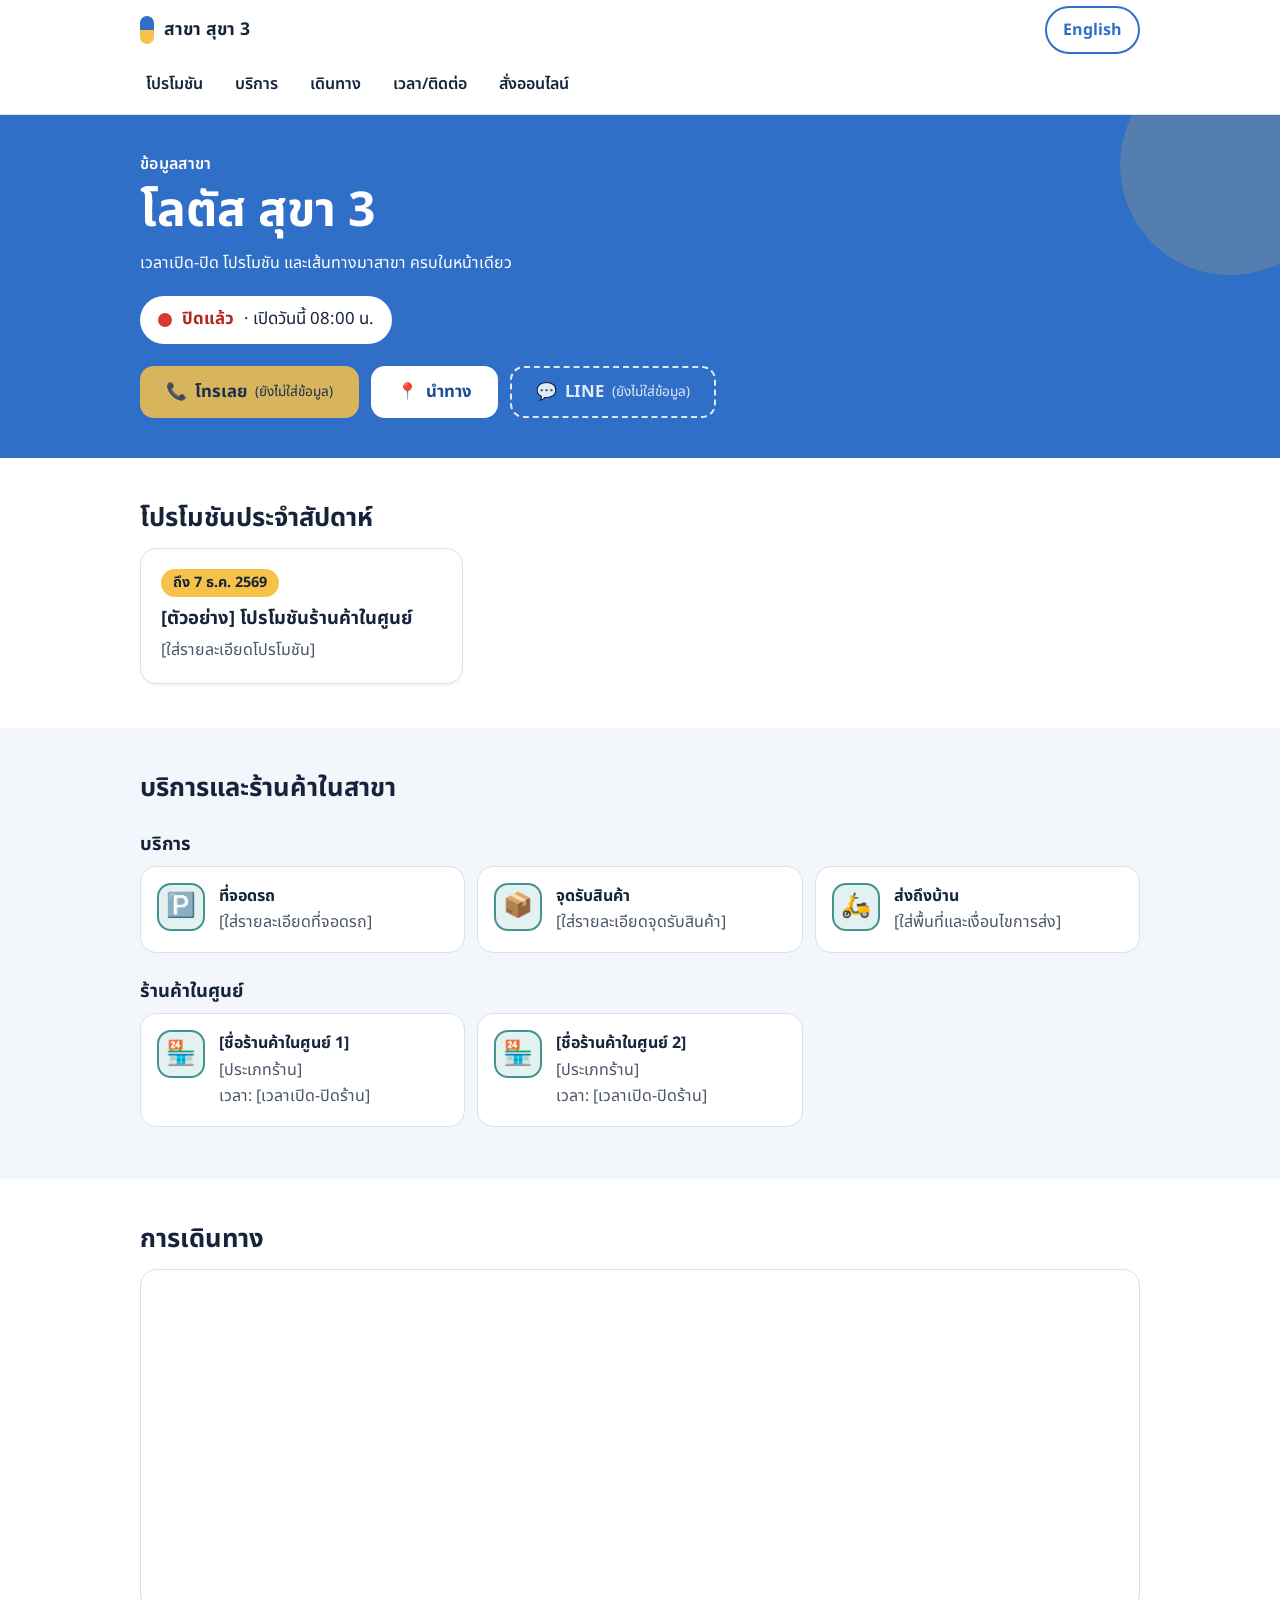
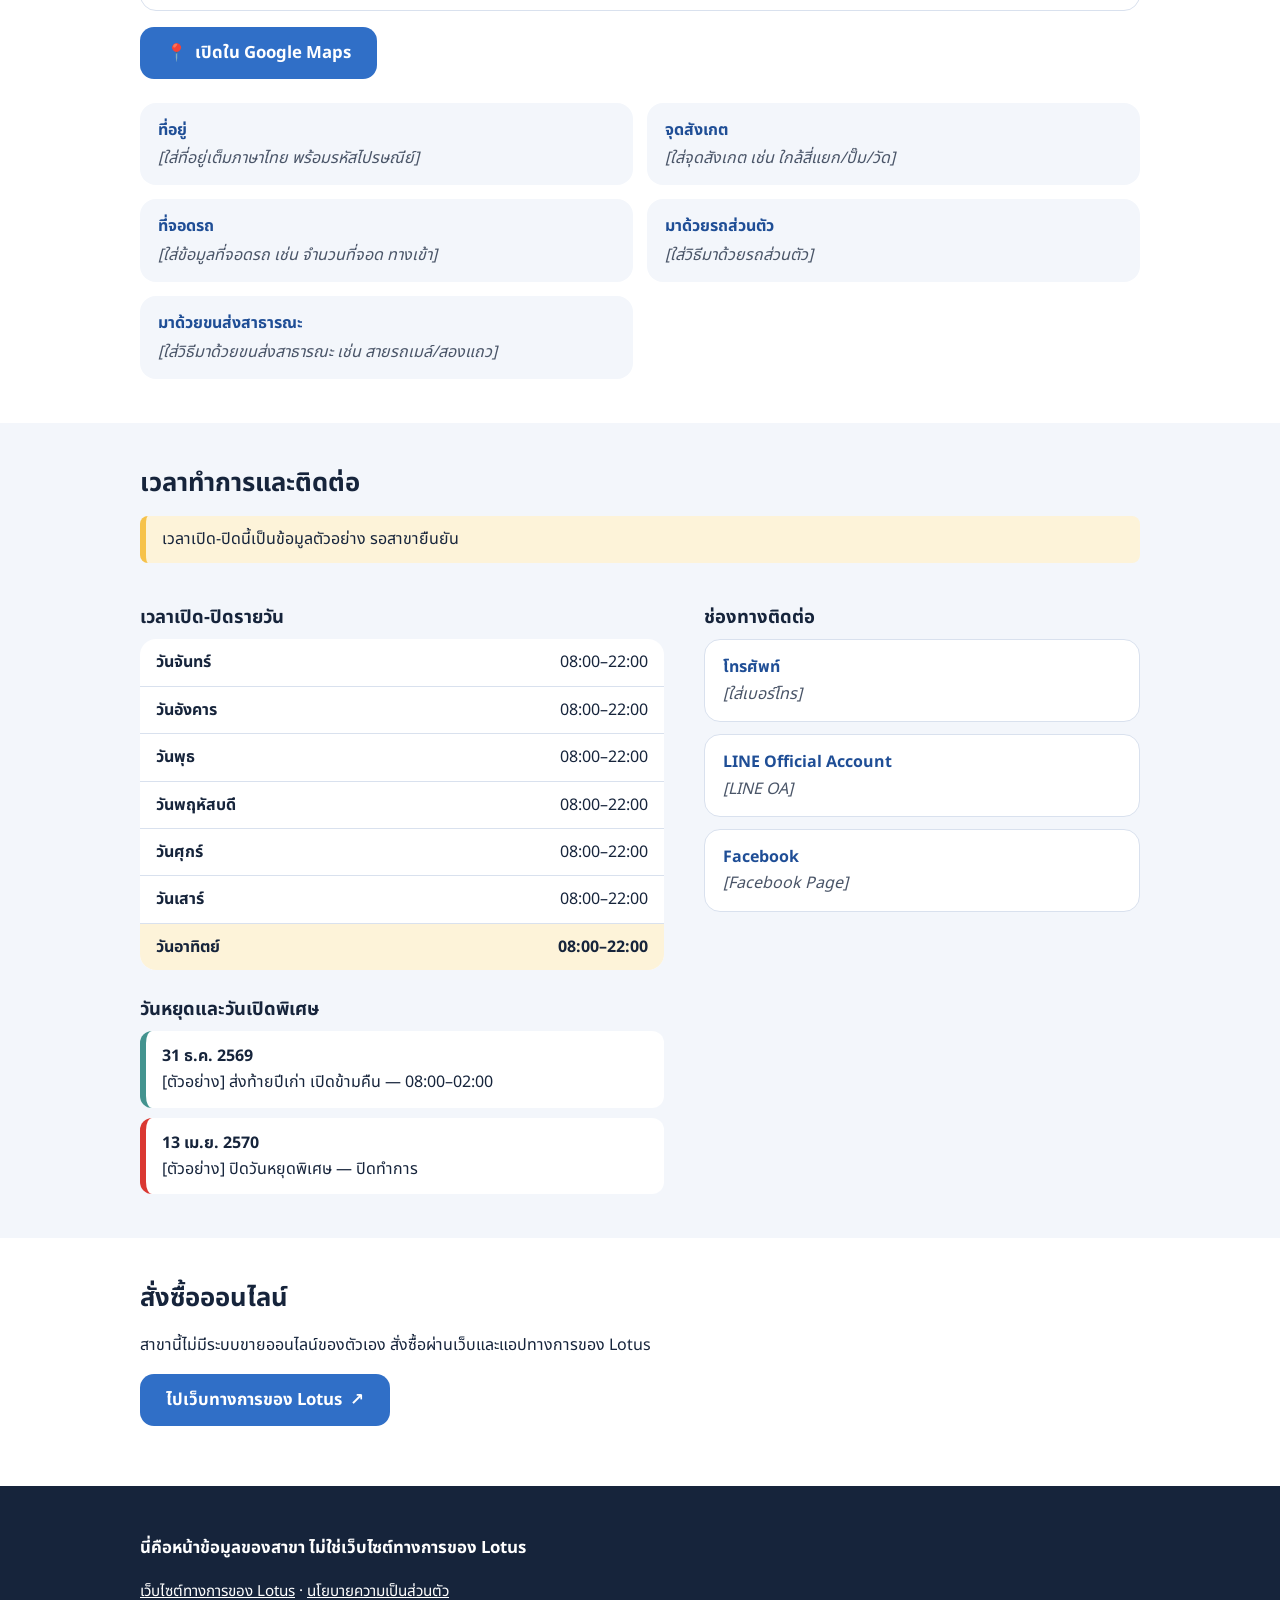
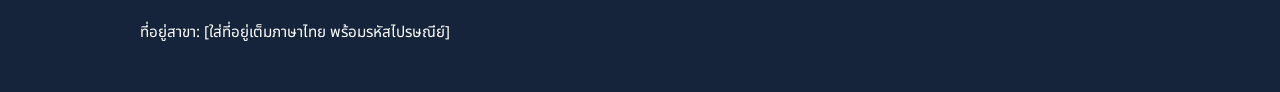
==== index.html @ 58b32b7c "Lotus Suka 3 branch info site (TH/EN) Co-Authored-By: Claude Sonnet 5.5 <noreply@anthropic.com> Clau" ====
<!doctype html>
<html lang="th" data-base="">
<head>
<meta charset="utf-8">
<meta name="viewport" content="width=device-width, initial-scale=1">
<title>โลตัส สุขา 3 เวลาเปิด-ปิด โปรโมชัน เบอร์โทร แผนที่</title>
<meta name="description" content="ข้อมูลสาขาโลตัส สุขา 3: เวลาเปิด-ปิด โปรโมชันประจำสัปดาห์ เบอร์โทร แผนที่นำทาง ที่จอดรถ และร้านค้าในศูนย์">
<meta name="theme-color" content="#306FC7">

<link rel="canonical" href="https://OWNER.github.io/REPO/">
<link rel="alternate" hreflang="th" href="https://OWNER.github.io/REPO/">
<link rel="alternate" hreflang="en" href="https://OWNER.github.io/REPO/en/">
<link rel="alternate" hreflang="x-default" href="https://OWNER.github.io/REPO/">
<meta property="og:type" content="website">
<meta property="og:site_name" content="โลตัส สุขา 3">
<meta property="og:title" content="โลตัส สุขา 3 เวลาเปิด-ปิด โปรโมชัน เบอร์โทร แผนที่">
<meta property="og:description" content="ข้อมูลสาขาโลตัส สุขา 3: เวลาเปิด-ปิด โปรโมชันประจำสัปดาห์ เบอร์โทร แผนที่นำทาง ที่จอดรถ และร้านค้าในศูนย์">
<meta property="og:url" content="https://OWNER.github.io/REPO/">
<meta property="og:image" content="https://OWNER.github.io/REPO/assets/img/og.png">
<meta property="og:image:width" content="1200">
<meta property="og:image:height" content="630">
<meta property="og:image:alt" content="โลตัส สุขา 3 ข้อมูลสาขา">
<meta property="og:locale" content="th_TH">
<meta property="og:locale:alternate" content="en_US">
<meta name="twitter:card" content="summary_large_image">
<link rel="icon" href="assets/img/favicon.svg" type="image/svg+xml">
<link rel="preconnect" href="https://fonts.googleapis.com">
<link rel="preconnect" href="https://fonts.gstatic.com" crossorigin>
<link rel="stylesheet" href="https://fonts.googleapis.com/css2?family=Noto+Sans+Thai:wght@400;600;700&display=swap">
<link rel="stylesheet" href="assets/css/style.css">
<script type="application/ld+json">
{
  "@context": "https://schema.org",
  "@type": "GroceryStore",
  "name": "โลตัส สุขา 3",
  "url": "https://OWNER.github.io/REPO/",
  "image": "https://OWNER.github.io/REPO/assets/img/og.png",
  "inLanguage": "th"
}
</script>
<script>try{if(localStorage.getItem('lang')==='en'&&!/[?&]nolang/.test(location.search)){location.replace('en/'+location.search+location.hash)}}catch(e){}</script>
</head>
<body>
<a class="skip" href="#main" data-i18n="skip">ข้ามไปเนื้อหา</a>
<header class="top">
  <div class="top__row">
    <a class="brand" href="./" aria-label="โลตัส สุขา 3"><span class="brand__mark" aria-hidden="true"></span><span data-brand>สาขา สุขา 3</span></a>
    <a class="langbtn" href="en/" hreflang="en" lang="en" data-setlang="en" aria-label="Switch to English" data-i18n-attr="aria-label:lang.switch.label"><span data-i18n="lang.switch">English</span></a>
  </div>
  <nav class="top__nav" aria-label="เมนูหลัก" data-i18n-attr="aria-label:nav.label"><a href="#promos" data-i18n="nav.promos">โปรโมชัน</a><a href="#services" data-i18n="nav.services">บริการ</a><a href="#visit" data-i18n="nav.visit">เดินทาง</a><a href="#hours" data-i18n="nav.hours">เวลา/ติดต่อ</a><a href="#order" data-i18n="nav.order">สั่งออนไลน์</a></nav>
</header>

<main id="main">
<section class="hero" id="top">
  <div class="wrap hero__in">
    <p class="hero__kicker" data-i18n="hero.kicker">ข้อมูลสาขา</p>
    <h1 data-brand-name>โลตัส สุขา 3</h1>
    <p class="hero__tag" data-i18n="hero.tagline">เวลาเปิด-ปิด โปรโมชัน และเส้นทางมาสาขา ครบในหน้าเดียว</p>
    <p class="status" id="status" role="status" aria-live="polite"><span class="status__dot" aria-hidden="true"></span><strong id="status-main" data-i18n="status.loading">กำลังตรวจสอบเวลา…</strong><span id="status-sub"></span></p>
    <div class="actions">
      <a class="btn btn--call" id="btn-call" href="#hours"><span aria-hidden="true">📞</span> <span data-i18n="btn.call">โทรเลย</span></a>
      <a class="btn btn--nav" id="btn-nav" href="#visit" target="_blank" rel="noopener"><span aria-hidden="true">📍</span> <span data-i18n="btn.navigate">นำทาง</span></a>
      <a class="btn btn--line" id="btn-line" href="#hours" target="_blank" rel="noopener"><span aria-hidden="true">💬</span> <span data-i18n="btn.line">LINE</span></a>
    </div>
    <figure class="hero__photo" id="hero-photo" hidden></figure>
  </div>
</section>

<noscript><p class="wrap noscript">กรุณาเปิด JavaScript เพื่อดูเวลาเปิด-ปิดและโปรโมชันล่าสุด</p></noscript>

<section id="promos" class="sec"><div class="wrap">
  <h2 data-i18n="promos.title">โปรโมชันประจำสัปดาห์</h2>
  <div class="grid" id="promo-list"></div>
</div></section>

<section id="services" class="sec sec--alt"><div class="wrap">
  <h2 data-i18n="services.title">บริการและร้านค้าในสาขา</h2>
  <h3 data-i18n="services.services">บริการ</h3>
  <ul class="cards" id="service-list"></ul>
  <h3 data-i18n="services.shops">ร้านค้าในศูนย์</h3>
  <ul class="cards" id="shop-list"></ul>
</div></section>

<section id="visit" class="sec"><div class="wrap">
  <h2 data-i18n="visit.title">การเดินทาง</h2>
  <div class="map"><iframe id="map" title="แผนที่ตำแหน่งสาขา" data-i18n-attr="title:visit.map" loading="lazy" referrerpolicy="no-referrer-when-downgrade" allowfullscreen></iframe></div>
  <p class="actions actions--inline"><a class="btn btn--primary" id="btn-nav2" href="#visit" target="_blank" rel="noopener"><span aria-hidden="true">📍</span> <span data-i18n="visit.openMaps">เปิดใน Google Maps</span></a>
  <a class="btn btn--ghost" id="btn-review" href="#visit" target="_blank" rel="noopener" hidden><span aria-hidden="true">⭐</span> <span data-i18n="visit.review">รีวิวสาขาบน Google Maps</span></a></p>
  <dl class="facts" id="facts"></dl>
</div></section>

<section id="hours" class="sec sec--alt"><div class="wrap">
  <h2 data-i18n="hours.title">เวลาทำการและติดต่อ</h2>
  <p class="sample" id="hours-sample" hidden data-i18n="hours.sample">เวลาเปิด-ปิดนี้เป็นข้อมูลตัวอย่าง รอสาขายืนยัน</p>
  <div class="two">
    <div>
      <h3 data-i18n="hours.daily">เวลาเปิด-ปิดรายวัน</h3>
      <table class="hours" id="hours-table"></table>
      <div id="special" hidden>
        <h3 data-i18n="hours.special">วันหยุดและวันเปิดพิเศษ</h3>
        <ul class="special" id="special-list"></ul>
      </div>
    </div>
    <div>
      <h3 data-i18n="contact.title">ช่องทางติดต่อ</h3>
      <ul class="contact" id="contact-list"></ul>
    </div>
  </div>
</div></section>

<section id="order" class="sec"><div class="wrap">
  <h2 data-i18n="order.title">สั่งซื้อออนไลน์</h2>
  <p data-i18n="order.text">สาขานี้ไม่มีระบบขายออนไลน์ของตัวเอง สั่งซื้อผ่านเว็บและแอปทางการของ Lotus</p>
  <p class="actions actions--inline">
    <a class="btn btn--primary" id="btn-web" href="https://www.lotuss.com/th" target="_blank" rel="noopener noreferrer"><span data-i18n="order.web">ไปเว็บทางการของ Lotus</span> <span aria-hidden="true">↗</span><span class="sr"> – <span data-i18n="order.newtab">เปิดในแท็บใหม่</span></span></a>
    <a class="btn btn--ghost" id="btn-app" href="#order" target="_blank" rel="noopener noreferrer" hidden><span data-i18n="order.app">แอปทางการของ Lotus</span> <span aria-hidden="true">↗</span><span class="sr"> – <span data-i18n="order.newtab">เปิดในแท็บใหม่</span></span></a>
  </p>
</div></section>
</main>

<footer class="foot"><div class="wrap">
  <p class="foot__disc"><strong data-i18n="footer.disclaimer">นี่คือหน้าข้อมูลของสาขา ไม่ใช่เว็บไซต์ทางการของ Lotus</strong></p>
  <p><a href="https://www.lotuss.com/th" target="_blank" rel="noopener noreferrer" data-i18n="footer.official">เว็บไซต์ทางการของ Lotus</a> · <a href="privacy.html" data-i18n="footer.privacy">นโยบายความเป็นส่วนตัว</a></p>
  <p class="foot__addr"><span data-i18n="footer.address">ที่อยู่สาขา</span>: <span id="foot-addr">[ใส่ที่อยู่เต็มภาษาไทย พร้อมรหัสไปรษณีย์]</span></p>
</div></footer>
<script src="assets/js/main.js" defer></script>
</body>
</html>
---- assets/css/style.css ----
:root{
  --blue:#306FC7;      /* CP AXTRA น้ำเงิน */
  --yellow:#F6C24A;    /* CP AXTRA เหลือง */
  --green:#43938F;     /* Lotus เขียว */
  --red:#DA3832;       /* Makro แดง */
  --ink:#16243B; --muted:#4A5568; --bg:#fff; --bg-alt:#F3F6FB; --line:#D9E1EE;
  --blue-dark:#1F4E96; --green-tint:#E3F1F0; --red-tint:#FBE6E5; --yellow-tint:#FDF3D9;
  --r:16px; --font:'Noto Sans Thai','Sarabun',system-ui,-apple-system,'Segoe UI',sans-serif;
}
*{box-sizing:border-box}
html{scroll-behavior:smooth;scroll-padding-top:112px}
body{margin:0;font:400 1rem/1.65 var(--font);color:var(--ink);background:var(--bg);-webkit-text-size-adjust:100%}
img,iframe{max-width:100%}
a{color:var(--blue)}
h1,h2,h3{line-height:1.3;margin:0 0 .5em}
h2{font-size:1.6rem}
h3{font-size:1.15rem;margin-top:1.5em}
.wrap{max-width:1040px;margin:0 auto;padding:0 20px}
.sr{position:absolute;width:1px;height:1px;overflow:hidden;clip:rect(0 0 0 0);white-space:nowrap}
.skip{position:absolute;left:-999px;top:0;background:var(--yellow);color:var(--ink);padding:12px 16px;z-index:100;font-weight:700}
.skip:focus{left:8px;top:8px}
:focus-visible{outline:3px solid var(--ink);outline-offset:3px;box-shadow:0 0 0 6px var(--yellow)}

/* header */
.top{position:sticky;top:0;z-index:20;background:#fff;border-bottom:1px solid var(--line)}
.top__row{max-width:1040px;margin:0 auto;padding:6px 20px;display:flex;align-items:center;justify-content:space-between;gap:12px}
.brand{display:flex;align-items:center;gap:10px;font-weight:700;font-size:1.1rem;color:var(--ink);text-decoration:none;min-height:48px}
.brand__mark{width:14px;height:28px;border-radius:7px;background:linear-gradient(var(--blue) 0 50%,var(--yellow) 50%)}
.langbtn{display:inline-flex;align-items:center;justify-content:center;min-height:48px;min-width:72px;padding:0 16px;border:2px solid var(--blue);border-radius:999px;color:var(--blue);font-weight:700;text-decoration:none}
.langbtn:hover{background:var(--blue);color:#fff}
.top__nav{max-width:1040px;margin:0 auto;padding:0 12px 6px;display:flex;gap:4px;overflow-x:auto;scrollbar-width:none}
.top__nav a{flex:none;display:inline-flex;align-items:center;min-height:48px;padding:0 14px;border-radius:999px;color:var(--ink);text-decoration:none;font-weight:600}
.top__nav a:hover{background:var(--bg-alt);color:var(--blue)}

/* hero */
.hero{background:var(--blue);color:#fff;padding:36px 0 40px;position:relative;overflow:hidden}
.hero::after{content:"";position:absolute;right:-60px;top:-60px;width:220px;height:220px;border-radius:50%;background:var(--yellow);opacity:.18}
.hero__in{position:relative;z-index:1}
.hero__kicker{margin:0 0 4px;font-weight:600;letter-spacing:.02em}
.hero h1{font-size:2.3rem;margin:0 0 6px}
.hero__tag{margin:0 0 20px;max-width:34em}
.status{display:inline-flex;flex-wrap:wrap;align-items:center;gap:6px 10px;margin:0 0 22px;padding:10px 18px;background:#fff;color:var(--ink);border-radius:999px;font-size:1.05rem}
.status__dot{width:14px;height:14px;border-radius:50%;background:var(--muted)}
.status.is-open .status__dot{background:var(--green)}
.status.is-closed .status__dot{background:var(--red)}
.status.is-open strong{color:#2A6460}
.status.is-closed strong{color:#B3261E}
.hero__photo{margin:24px 0 0}.hero__photo img{width:100%;height:auto;border-radius:var(--r);display:block}

/* buttons */
.actions{display:grid;gap:12px;grid-template-columns:1fr}
.actions--inline{display:flex;flex-wrap:wrap}
.btn{display:inline-flex;align-items:center;justify-content:center;gap:8px;min-height:52px;padding:0 24px;border-radius:14px;border:2px solid transparent;font:700 1.05rem var(--font);text-decoration:none;cursor:pointer}
.btn--call{background:var(--yellow);color:var(--ink)}
.btn--call:hover{background:#ffd266}
.btn--nav{background:#fff;color:var(--blue-dark)}
.btn--line{background:transparent;color:#fff;border-color:#fff}
.btn--primary{background:var(--blue);color:#fff}
.btn--primary:hover{background:var(--blue-dark)}
.btn--ghost{background:#fff;color:var(--blue-dark);border-color:var(--blue)}
.hero .btn:focus-visible{outline-color:#fff;box-shadow:0 0 0 6px var(--ink)}
.is-placeholder{opacity:.85;border-style:dashed}
.is-placeholder::after{content:attr(data-ph);font-weight:400;font-size:.85rem}
[hidden]{display:none!important}

/* sections */
.sec{padding:44px 0}.sec--alt{background:var(--bg-alt)}
.grid{display:grid;gap:16px;grid-template-columns:1fr}
.card{background:#fff;border:1px solid var(--line);border-radius:var(--r);padding:20px;position:relative;box-shadow:0 2px 0 rgba(22,36,59,.04)}
.card h3{margin:0 0 6px;font-size:1.15rem}
.card p{margin:0;color:var(--muted)}
.badge{display:inline-block;margin-bottom:10px;padding:2px 12px;border-radius:999px;font-weight:700;font-size:.9rem;background:var(--yellow);color:var(--ink)}
.badge--hot{background:var(--red-tint);color:#9E1F1A;margin-right:6px}
.card--hot{border-color:var(--red);border-width:2px}
.empty{color:var(--muted);grid-column:1/-1}
.cards{list-style:none;margin:0 0 8px;padding:0;display:grid;gap:12px;grid-template-columns:1fr}
.cards li{display:flex;gap:14px;background:#fff;border:1px solid var(--line);border-radius:var(--r);padding:16px}
.ico{flex:none;width:48px;height:48px;border-radius:14px;background:var(--green-tint);border:2px solid var(--green);display:grid;place-items:center;font-size:1.5rem}
.cards b{display:block}.cards span.d{color:var(--muted);display:block}
.map{border-radius:var(--r);overflow:hidden;border:1px solid var(--line);margin-bottom:16px}
.map iframe{display:block;width:100%;height:340px;border:0}
.facts{display:grid;gap:14px;margin:24px 0 0}
.facts div{background:var(--bg-alt);border-radius:var(--r);padding:14px 18px}
.facts dt{font-weight:700;color:var(--blue-dark)}.facts dd{margin:2px 0 0}
.hours{border-collapse:collapse;width:100%;background:#fff;border-radius:var(--r);overflow:hidden}
.hours th,.hours td{padding:10px 16px;border-bottom:1px solid var(--line);text-align:left}
.hours tr:last-child th,.hours tr:last-child td{border-bottom:0}
.hours tr.today{background:var(--yellow-tint);font-weight:700}
.hours td{text-align:right;white-space:nowrap}
.sample{background:var(--yellow-tint);border-left:6px solid var(--yellow);padding:10px 16px;border-radius:8px}
.special{list-style:none;padding:0;margin:0;display:grid;gap:10px}
.special li{background:#fff;border-radius:12px;padding:12px 16px;border-left:6px solid var(--red)}
.special li.open{border-left-color:var(--green)}
.contact{list-style:none;margin:0;padding:0;display:grid;gap:12px}
.contact li{background:#fff;border-radius:var(--r);padding:14px 18px;border:1px solid var(--line)}
.contact b{display:block;color:var(--blue-dark)}
.contact a{display:inline-flex;align-items:center;min-height:44px;font-weight:600}
.ph{color:var(--muted);font-style:italic}

/* footer */
.foot{background:var(--ink);color:#fff;padding:32px 0;font-size:.95rem}
.foot a{color:#fff}
.foot__disc{font-size:1.05rem}
.simple{padding:48px 20px}
.noscript{background:var(--yellow-tint);padding:12px 20px;border-radius:8px;margin-top:16px}

@media(min-width:640px){
  .actions{grid-template-columns:repeat(3,auto);justify-content:start}
  .grid{grid-template-columns:repeat(2,1fr)}
  .cards{grid-template-columns:repeat(2,1fr)}
  .facts{grid-template-columns:repeat(2,1fr)}
  .hero h1{font-size:3rem}
}
@media(min-width:900px){
  .two{display:grid;grid-template-columns:1.2fr 1fr;gap:40px}
  .grid{grid-template-columns:repeat(3,1fr)}
  .cards{grid-template-columns:repeat(3,1fr)}
}
@media(prefers-reduced-motion:reduce){html{scroll-behavior:auto}}
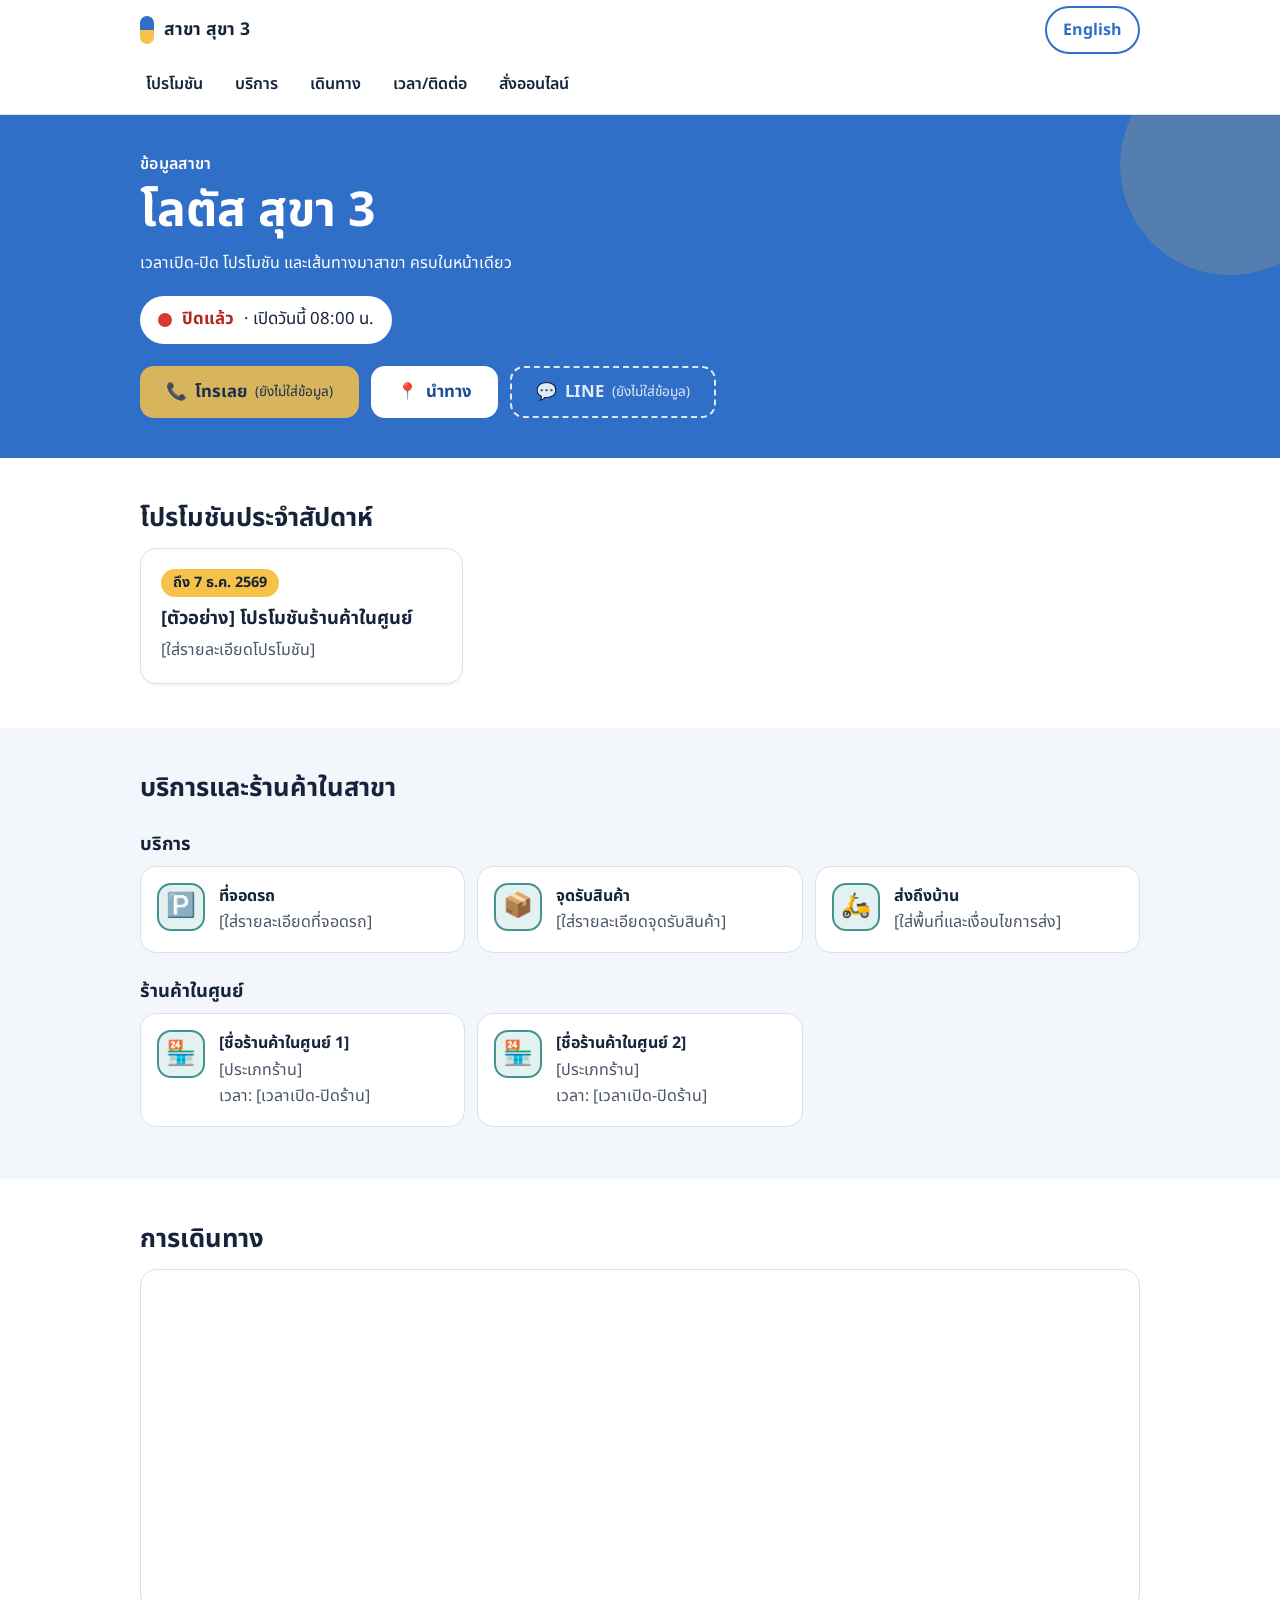
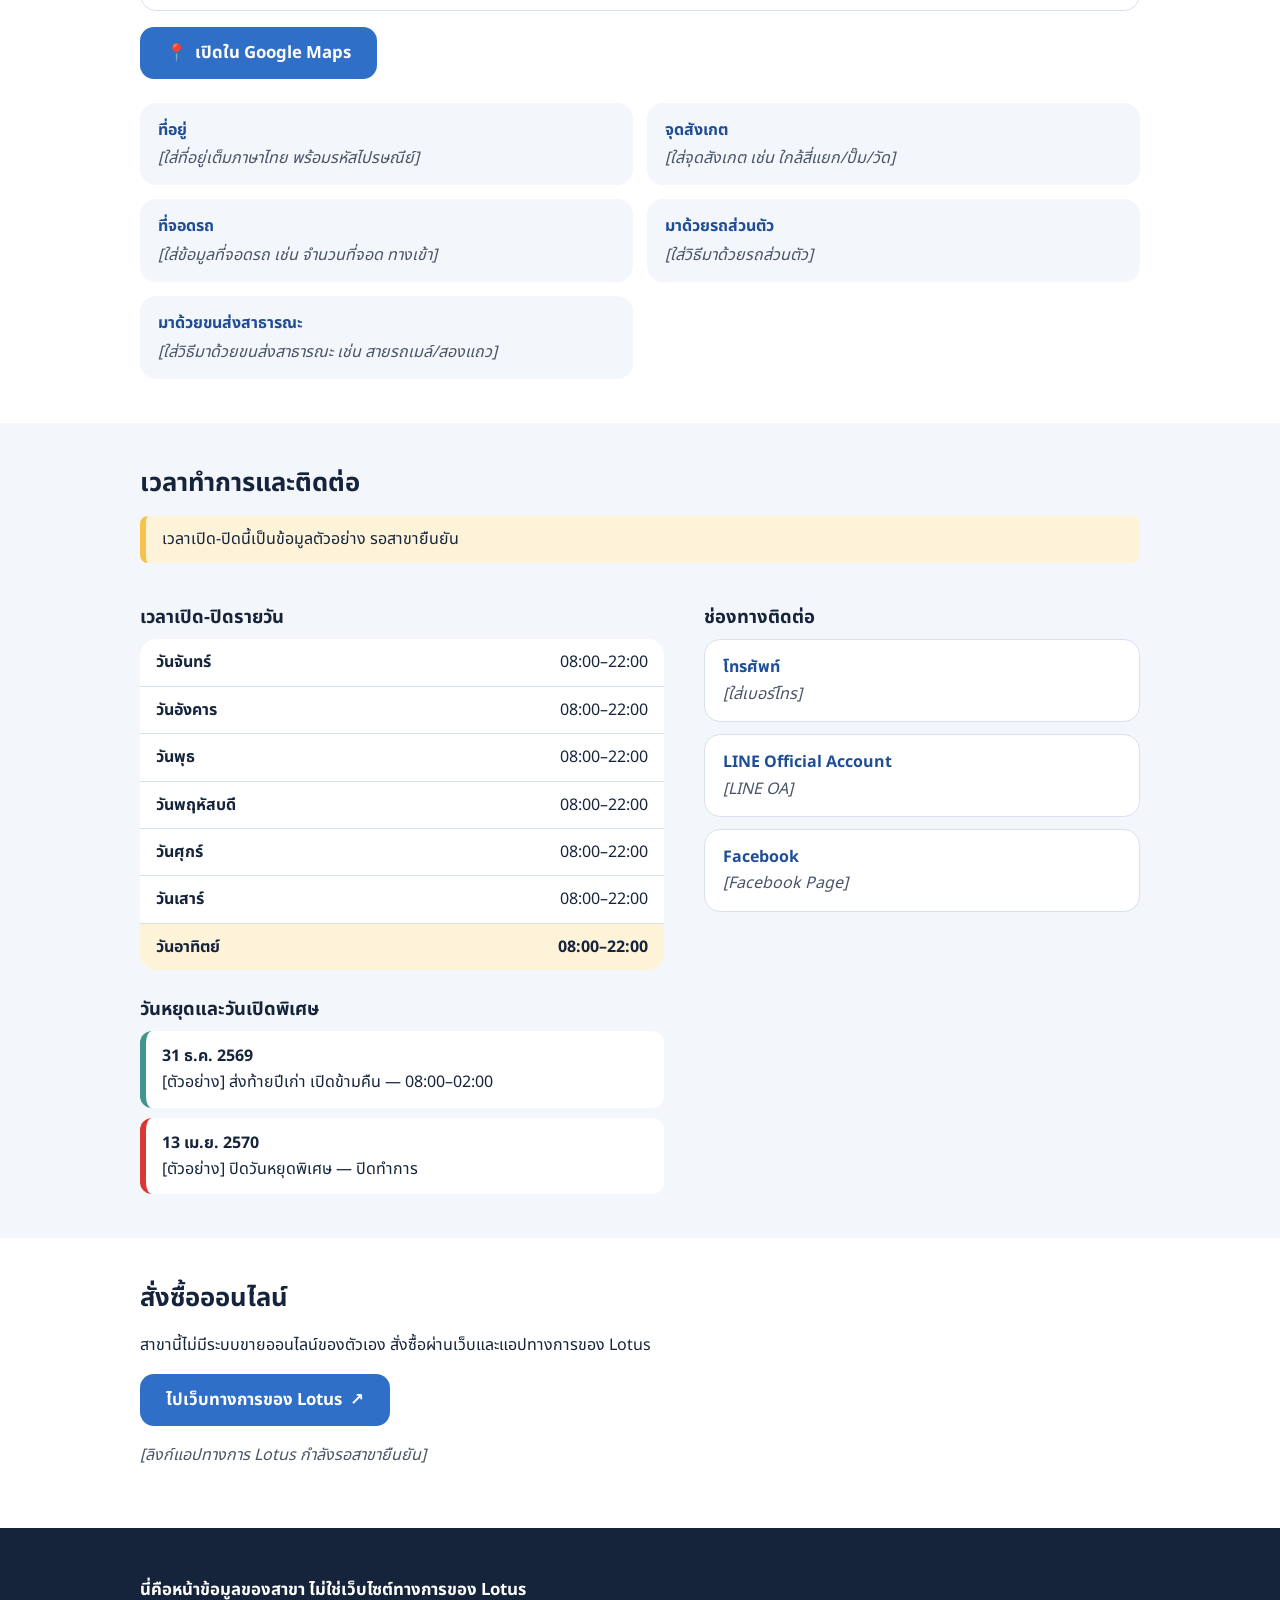
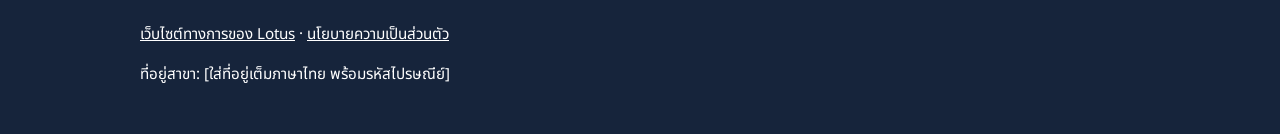
==== commit 6b43a14a: "Add App Store / Google Play order buttons (config-driven) Co-Authored-By: Claude Sonnet 5.5 <noreply" ====
--- a/index.html
+++ b/index.html
@@ -6,6 +6,7 @@
 <title>โลตัส สุขา 3 เวลาเปิด-ปิด โปรโมชัน เบอร์โทร แผนที่</title>
 <meta name="description" content="ข้อมูลสาขาโลตัส สุขา 3: เวลาเปิด-ปิด โปรโมชันประจำสัปดาห์ เบอร์โทร แผนที่นำทาง ที่จอดรถ และร้านค้าในศูนย์">
 <meta name="theme-color" content="#306FC7">
+
 
 <link rel="canonical" href="https://OWNER.github.io/REPO/">
 <link rel="alternate" hreflang="th" href="https://OWNER.github.io/REPO/">
@@ -113,8 +114,12 @@
   <p data-i18n="order.text">สาขานี้ไม่มีระบบขายออนไลน์ของตัวเอง สั่งซื้อผ่านเว็บและแอปทางการของ Lotus</p>
   <p class="actions actions--inline">
     <a class="btn btn--primary" id="btn-web" href="https://www.lotuss.com/th" target="_blank" rel="noopener noreferrer"><span data-i18n="order.web">ไปเว็บทางการของ Lotus</span> <span aria-hidden="true">↗</span><span class="sr"> – <span data-i18n="order.newtab">เปิดในแท็บใหม่</span></span></a>
-    <a class="btn btn--ghost" id="btn-app" href="#order" target="_blank" rel="noopener noreferrer" hidden><span data-i18n="order.app">แอปทางการของ Lotus</span> <span aria-hidden="true">↗</span><span class="sr"> – <span data-i18n="order.newtab">เปิดในแท็บใหม่</span></span></a>
+    <a class="btn btn--primary" id="btn-ios" href="#order" target="_blank" rel="noopener noreferrer" hidden><span aria-hidden="true">🍎</span> <span data-i18n="order.ios">ดาวน์โหลดบน App Store</span><span class="sr"> – <span data-i18n="order.newtab">เปิดในแท็บใหม่</span></span></a>
+    <a class="btn btn--primary" id="btn-android" href="#order" target="_blank" rel="noopener noreferrer" hidden><span aria-hidden="true">▶️</span> <span data-i18n="order.android">ดาวน์โหลดบน Google Play</span><span class="sr"> – <span data-i18n="order.newtab">เปิดในแท็บใหม่</span></span></a>
+    <a class="btn btn--primary" id="btn-app" href="#order" target="_blank" rel="noopener noreferrer" hidden><span aria-hidden="true">📱</span> <span data-i18n="order.app">แอปทางการของ Lotus</span><span class="sr"> – <span data-i18n="order.newtab">เปิดในแท็บใหม่</span></span></a>
   </p>
+  <p class="ph" id="app-pending" data-i18n="order.appPending">[ลิงก์แอปทางการ Lotus กำลังรอสาขายืนยัน]</p>
+  <p id="app-hint" hidden data-i18n="order.appHint">สั่งสะดวกกว่าผ่านแอป: โปรโมชัน ติดตามออเดอร์ และเลือกรับสินค้าที่สาขาหรือส่งถึงบ้าน</p>
 </div></section>
 </main>
 
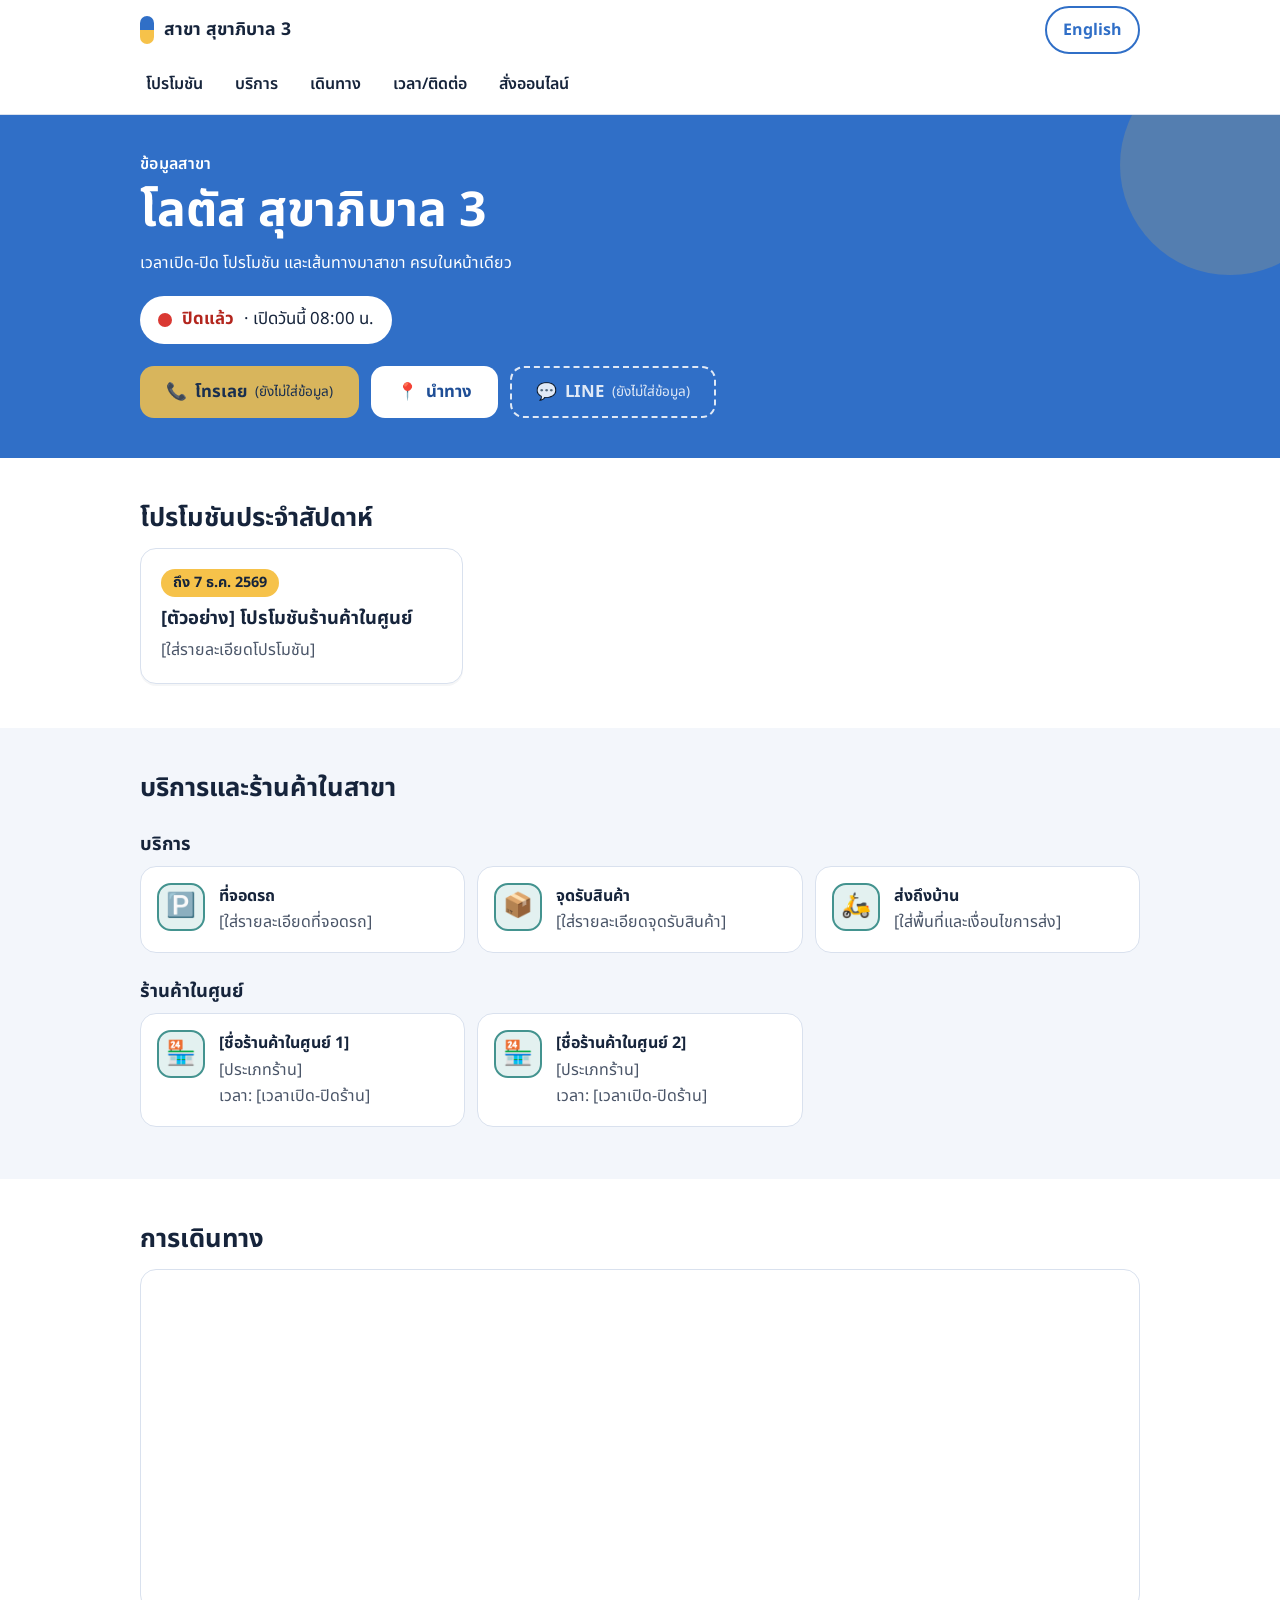
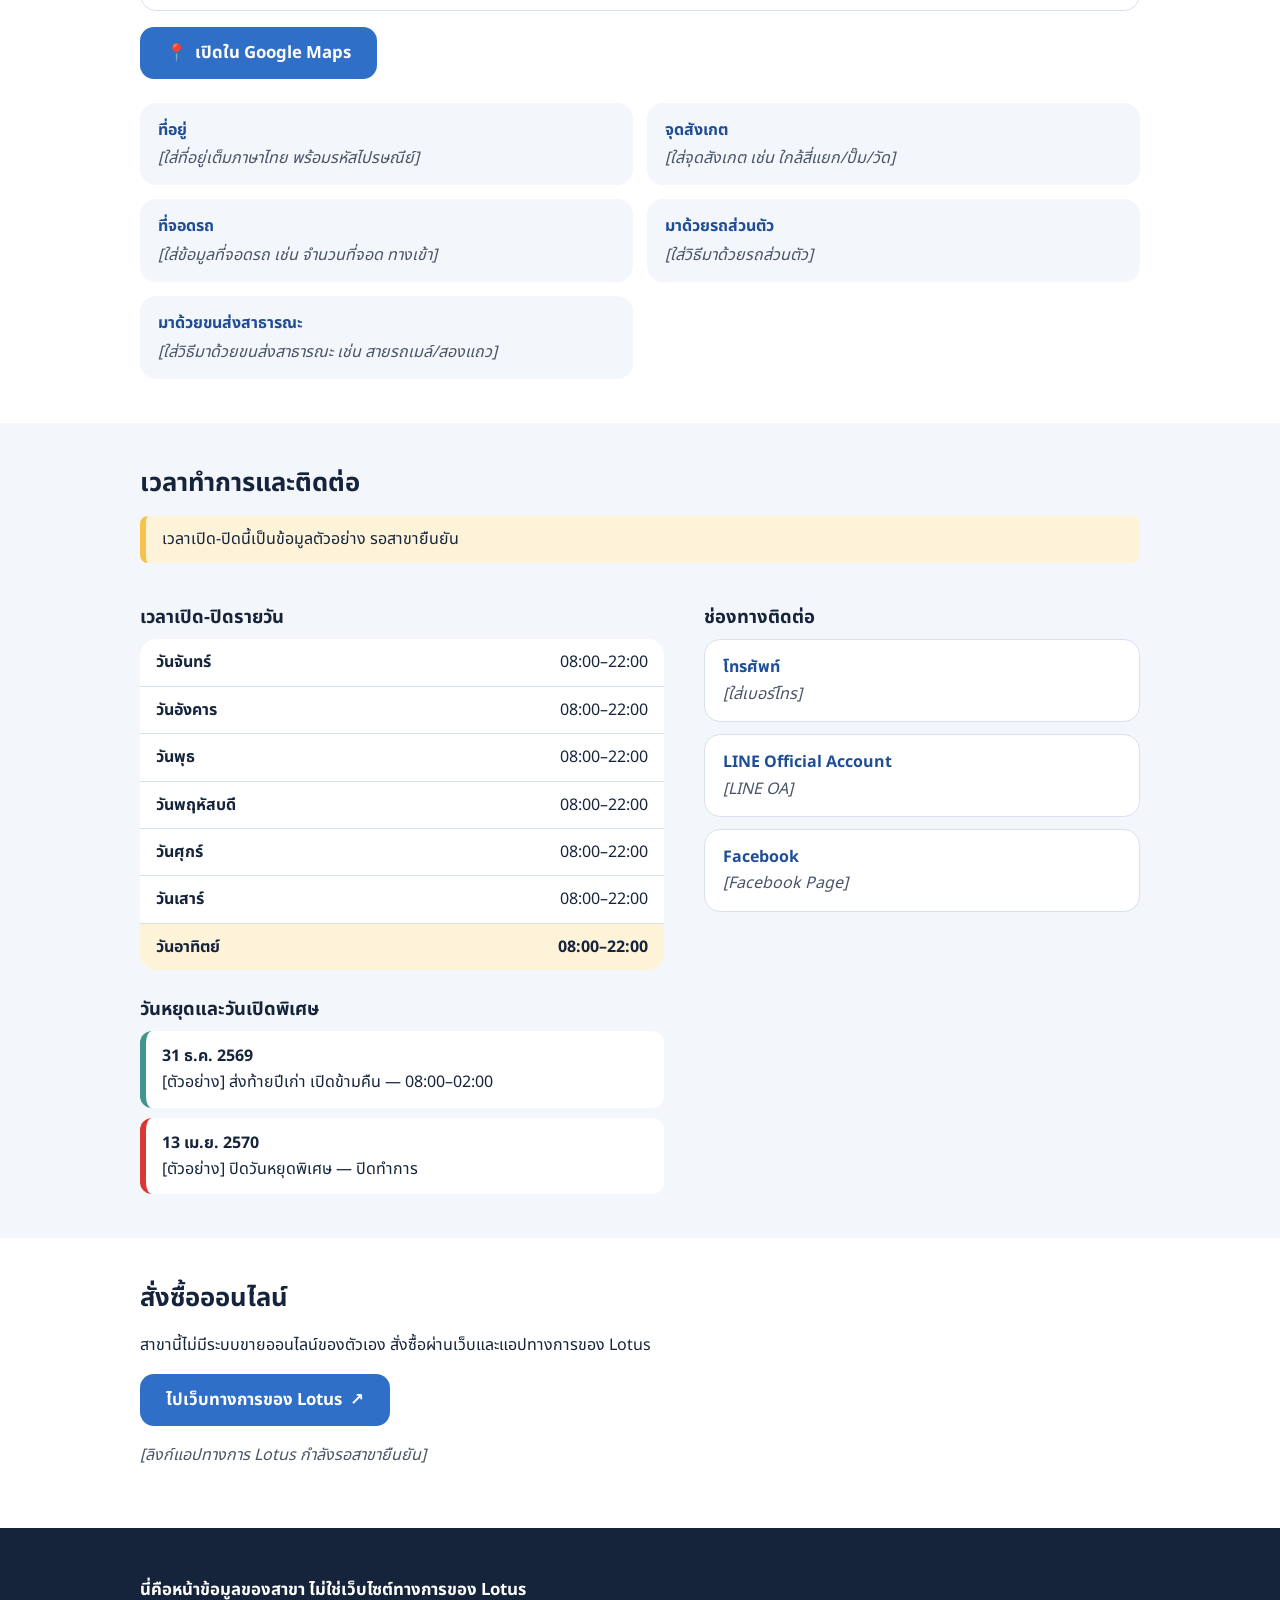
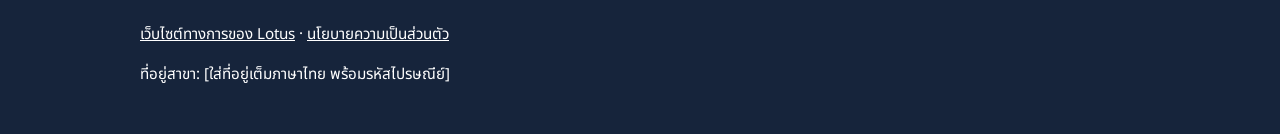
==== commit cb39066b: "Use branch name/coordinates/map link from Google Maps (Sukhaphiban 3) Co-Authored-By: Claude Sonnet " ====
--- a/index.html
+++ b/index.html
@@ -3,24 +3,24 @@
 <head>
 <meta charset="utf-8">
 <meta name="viewport" content="width=device-width, initial-scale=1">
-<title>โลตัส สุขา 3 เวลาเปิด-ปิด โปรโมชัน เบอร์โทร แผนที่</title>
-<meta name="description" content="ข้อมูลสาขาโลตัส สุขา 3: เวลาเปิด-ปิด โปรโมชันประจำสัปดาห์ เบอร์โทร แผนที่นำทาง ที่จอดรถ และร้านค้าในศูนย์">
+<title>โลตัส สุขาภิบาล 3 เวลาเปิด-ปิด โปรโมชัน เบอร์โทร แผนที่</title>
+<meta name="description" content="ข้อมูลสาขาโลตัส สุขาภิบาล 3: เวลาเปิด-ปิด โปรโมชันประจำสัปดาห์ เบอร์โทร แผนที่นำทาง ที่จอดรถ และร้านค้าในศูนย์">
 <meta name="theme-color" content="#306FC7">
 
 
-<link rel="canonical" href="https://OWNER.github.io/REPO/">
-<link rel="alternate" hreflang="th" href="https://OWNER.github.io/REPO/">
-<link rel="alternate" hreflang="en" href="https://OWNER.github.io/REPO/en/">
-<link rel="alternate" hreflang="x-default" href="https://OWNER.github.io/REPO/">
+<link rel="canonical" href="https://waranyulotuss.github.io/lotus-suka3/">
+<link rel="alternate" hreflang="th" href="https://waranyulotuss.github.io/lotus-suka3/">
+<link rel="alternate" hreflang="en" href="https://waranyulotuss.github.io/lotus-suka3/en/">
+<link rel="alternate" hreflang="x-default" href="https://waranyulotuss.github.io/lotus-suka3/">
 <meta property="og:type" content="website">
-<meta property="og:site_name" content="โลตัส สุขา 3">
-<meta property="og:title" content="โลตัส สุขา 3 เวลาเปิด-ปิด โปรโมชัน เบอร์โทร แผนที่">
-<meta property="og:description" content="ข้อมูลสาขาโลตัส สุขา 3: เวลาเปิด-ปิด โปรโมชันประจำสัปดาห์ เบอร์โทร แผนที่นำทาง ที่จอดรถ และร้านค้าในศูนย์">
-<meta property="og:url" content="https://OWNER.github.io/REPO/">
-<meta property="og:image" content="https://OWNER.github.io/REPO/assets/img/og.png">
+<meta property="og:site_name" content="โลตัส สุขาภิบาล 3">
+<meta property="og:title" content="โลตัส สุขาภิบาล 3 เวลาเปิด-ปิด โปรโมชัน เบอร์โทร แผนที่">
+<meta property="og:description" content="ข้อมูลสาขาโลตัส สุขาภิบาล 3: เวลาเปิด-ปิด โปรโมชันประจำสัปดาห์ เบอร์โทร แผนที่นำทาง ที่จอดรถ และร้านค้าในศูนย์">
+<meta property="og:url" content="https://waranyulotuss.github.io/lotus-suka3/">
+<meta property="og:image" content="https://waranyulotuss.github.io/lotus-suka3/assets/img/og.png">
 <meta property="og:image:width" content="1200">
 <meta property="og:image:height" content="630">
-<meta property="og:image:alt" content="โลตัส สุขา 3 ข้อมูลสาขา">
+<meta property="og:image:alt" content="โลตัส สุขาภิบาล 3 ข้อมูลสาขา">
 <meta property="og:locale" content="th_TH">
 <meta property="og:locale:alternate" content="en_US">
 <meta name="twitter:card" content="summary_large_image">
@@ -33,10 +33,15 @@
 {
   "@context": "https://schema.org",
   "@type": "GroceryStore",
-  "name": "โลตัส สุขา 3",
-  "url": "https://OWNER.github.io/REPO/",
-  "image": "https://OWNER.github.io/REPO/assets/img/og.png",
-  "inLanguage": "th"
+  "name": "โลตัส สุขาภิบาล 3",
+  "url": "https://waranyulotuss.github.io/lotus-suka3/",
+  "image": "https://waranyulotuss.github.io/lotus-suka3/assets/img/og.png",
+  "inLanguage": "th",
+  "geo": {
+    "@type": "GeoCoordinates",
+    "latitude": 13.8067835,
+    "longitude": 100.7250887
+  }
 }
 </script>
 <script>try{if(localStorage.getItem('lang')==='en'&&!/[?&]nolang/.test(location.search)){location.replace('en/'+location.search+location.hash)}}catch(e){}</script>
@@ -45,7 +50,7 @@
 <a class="skip" href="#main" data-i18n="skip">ข้ามไปเนื้อหา</a>
 <header class="top">
   <div class="top__row">
-    <a class="brand" href="./" aria-label="โลตัส สุขา 3"><span class="brand__mark" aria-hidden="true"></span><span data-brand>สาขา สุขา 3</span></a>
+    <a class="brand" href="./" aria-label="โลตัส สุขาภิบาล 3"><span class="brand__mark" aria-hidden="true"></span><span data-brand>สาขา สุขาภิบาล 3</span></a>
     <a class="langbtn" href="en/" hreflang="en" lang="en" data-setlang="en" aria-label="Switch to English" data-i18n-attr="aria-label:lang.switch.label"><span data-i18n="lang.switch">English</span></a>
   </div>
   <nav class="top__nav" aria-label="เมนูหลัก" data-i18n-attr="aria-label:nav.label"><a href="#promos" data-i18n="nav.promos">โปรโมชัน</a><a href="#services" data-i18n="nav.services">บริการ</a><a href="#visit" data-i18n="nav.visit">เดินทาง</a><a href="#hours" data-i18n="nav.hours">เวลา/ติดต่อ</a><a href="#order" data-i18n="nav.order">สั่งออนไลน์</a></nav>
@@ -55,7 +60,7 @@
 <section class="hero" id="top">
   <div class="wrap hero__in">
     <p class="hero__kicker" data-i18n="hero.kicker">ข้อมูลสาขา</p>
-    <h1 data-brand-name>โลตัส สุขา 3</h1>
+    <h1 data-brand-name>โลตัส สุขาภิบาล 3</h1>
     <p class="hero__tag" data-i18n="hero.tagline">เวลาเปิด-ปิด โปรโมชัน และเส้นทางมาสาขา ครบในหน้าเดียว</p>
     <p class="status" id="status" role="status" aria-live="polite"><span class="status__dot" aria-hidden="true"></span><strong id="status-main" data-i18n="status.loading">กำลังตรวจสอบเวลา…</strong><span id="status-sub"></span></p>
     <div class="actions">
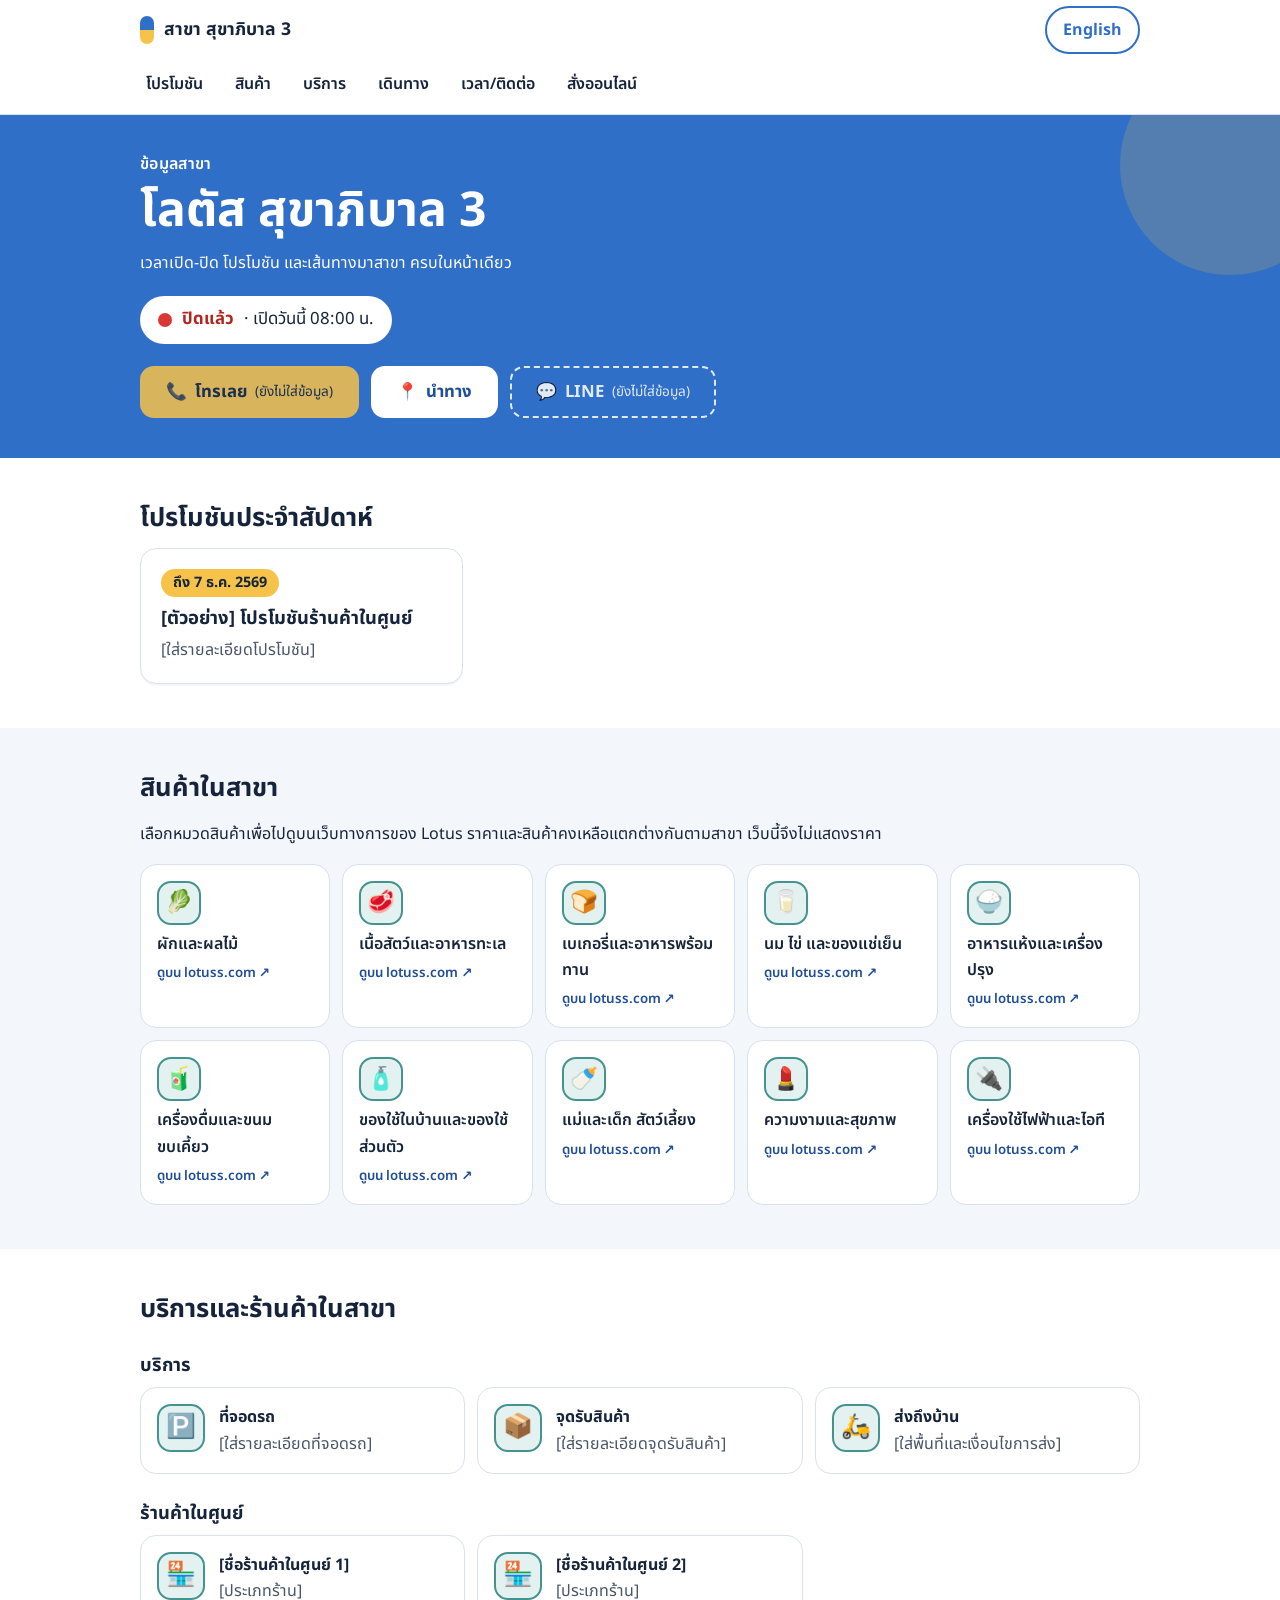
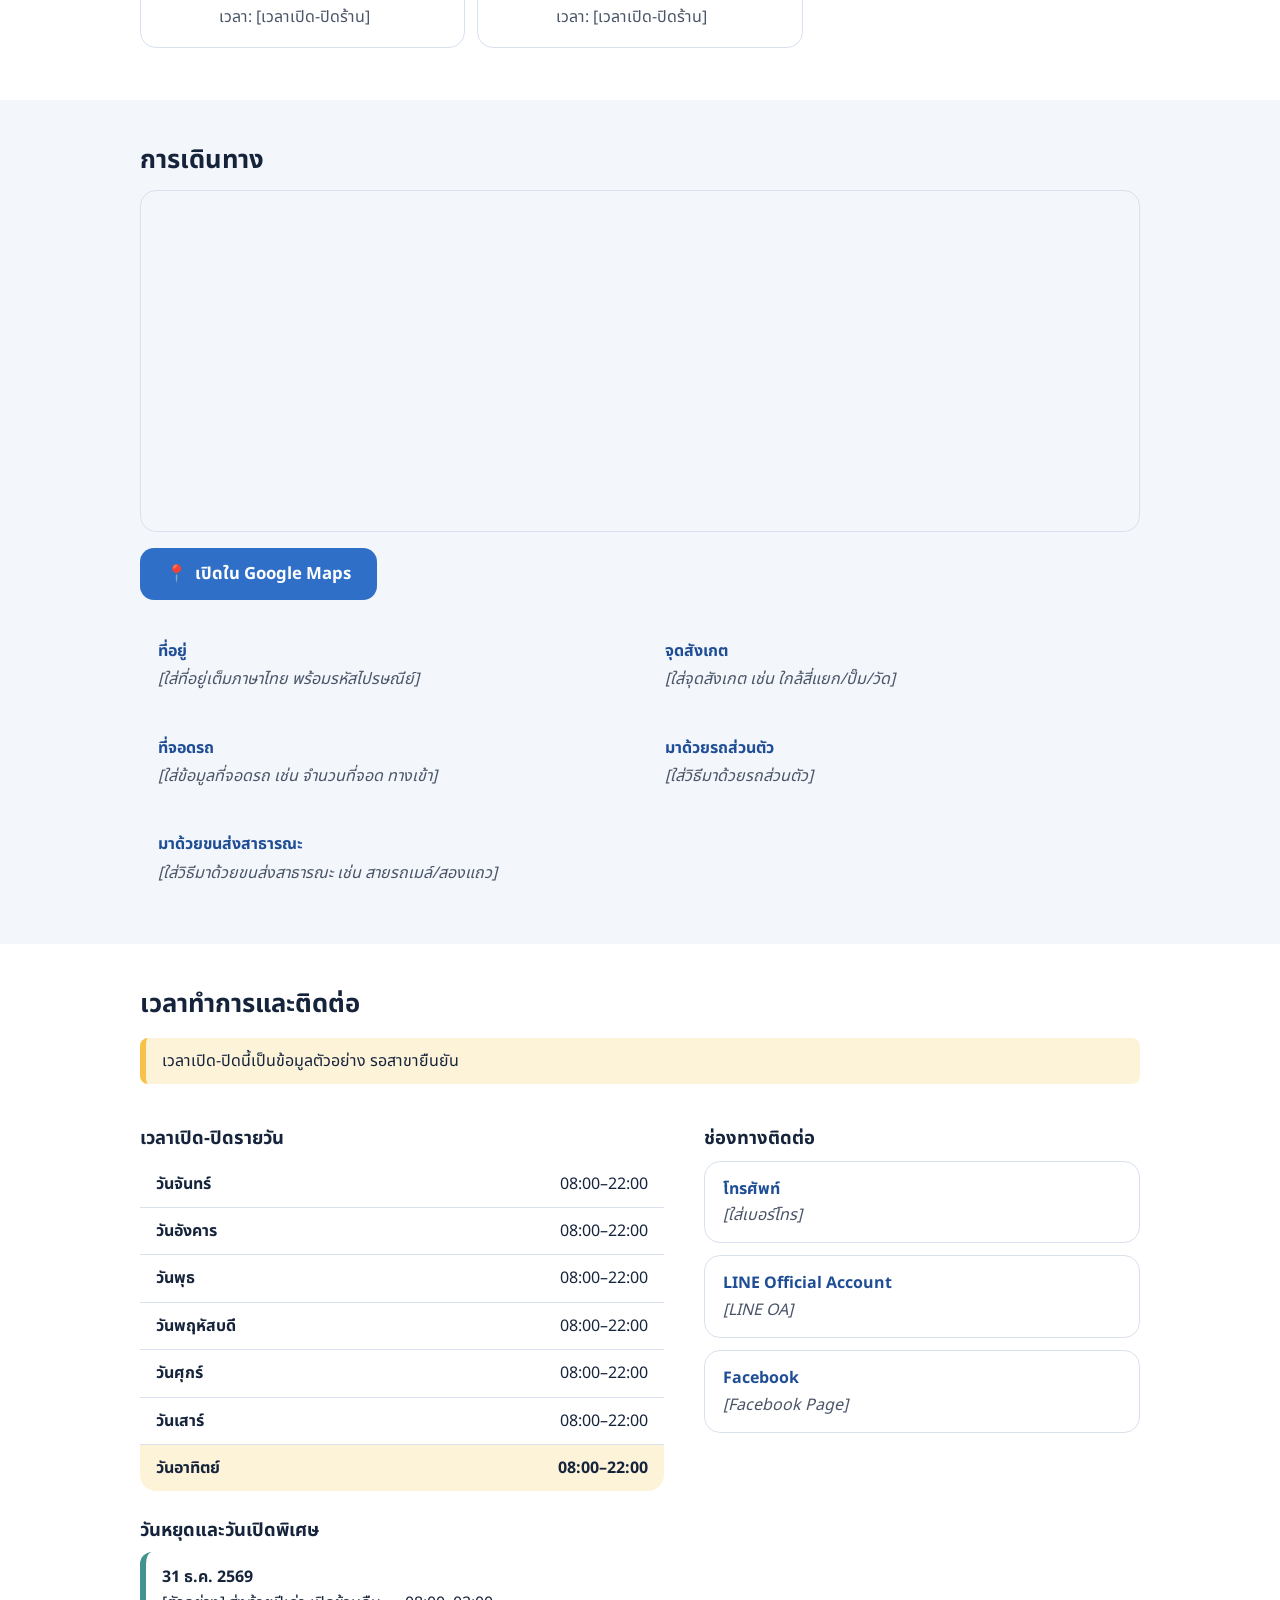
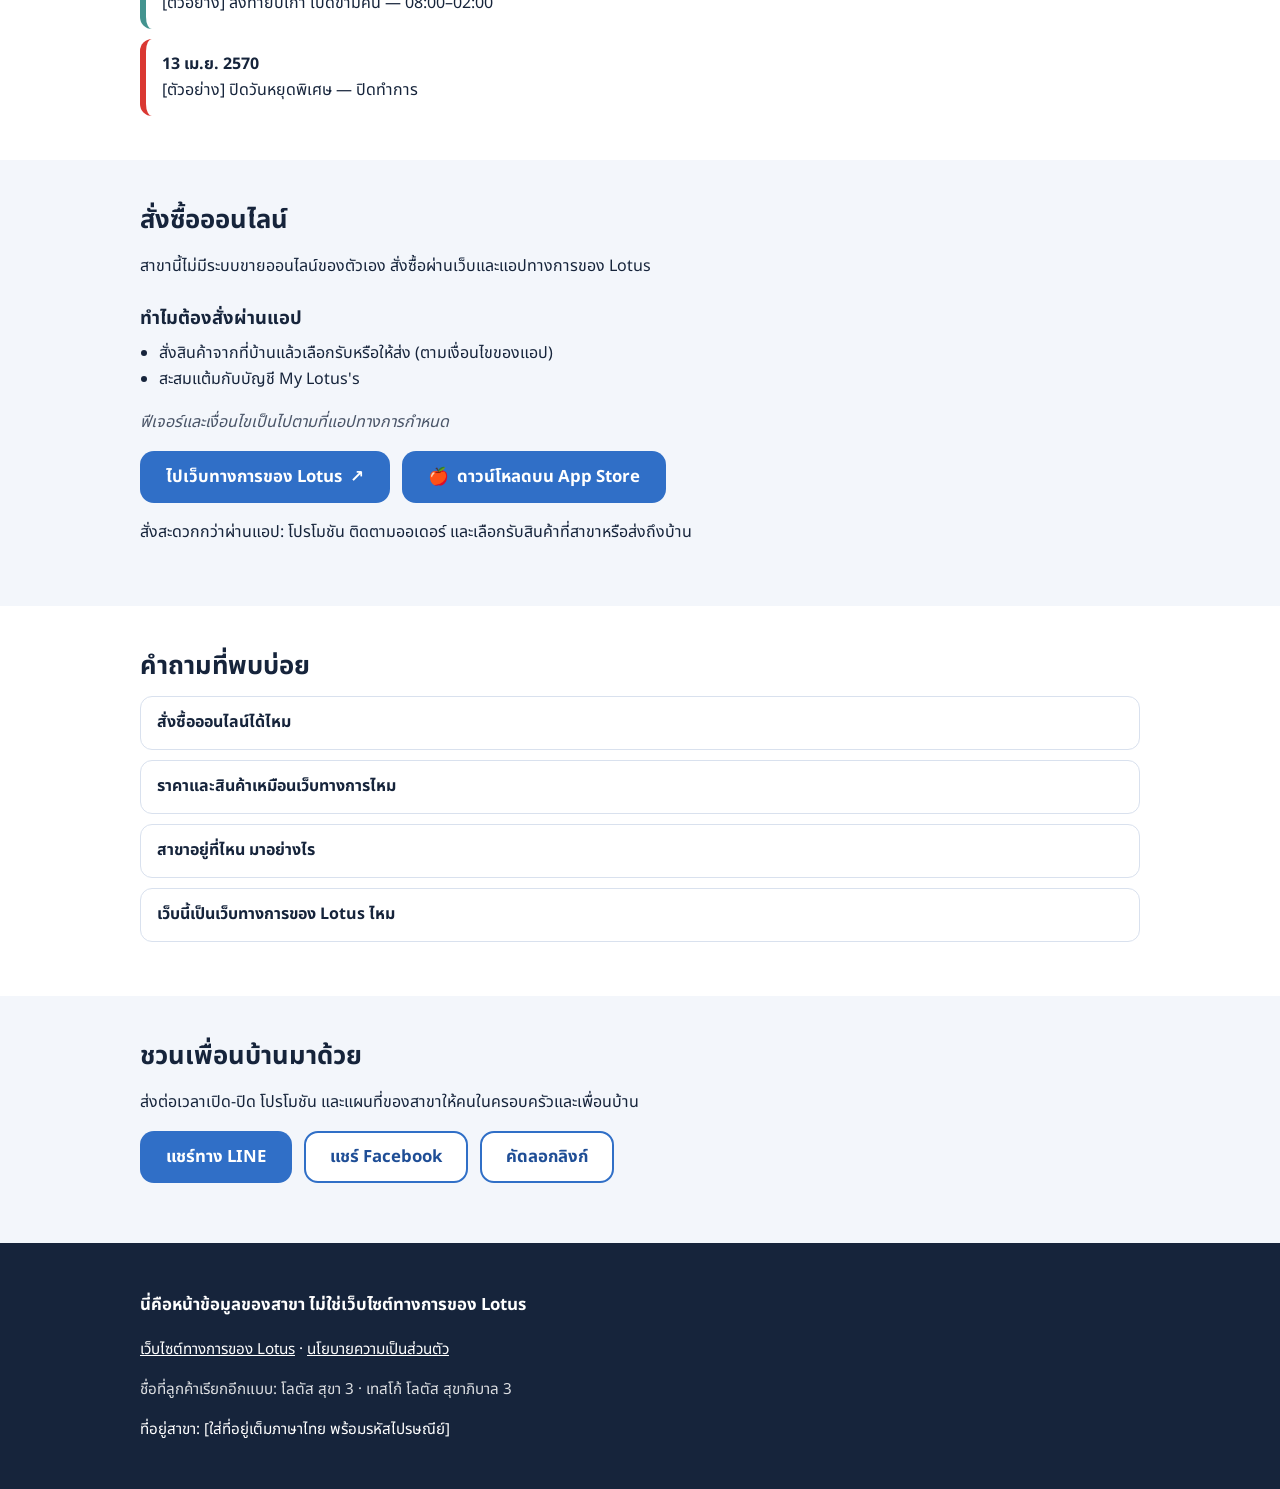
==== commit 26d6ca4a: "Add product categories (links to official site), FAQ, share buttons, app benefits, alt names, manife" ====
--- a/index.html
+++ b/index.html
@@ -25,6 +25,7 @@
 <meta property="og:locale:alternate" content="en_US">
 <meta name="twitter:card" content="summary_large_image">
 <link rel="icon" href="assets/img/favicon.svg" type="image/svg+xml">
+<link rel="manifest" href="manifest.webmanifest">
 <link rel="preconnect" href="https://fonts.googleapis.com">
 <link rel="preconnect" href="https://fonts.gstatic.com" crossorigin>
 <link rel="stylesheet" href="https://fonts.googleapis.com/css2?family=Noto+Sans+Thai:wght@400;600;700&display=swap">
@@ -37,6 +38,10 @@
   "url": "https://waranyulotuss.github.io/lotus-suka3/",
   "image": "https://waranyulotuss.github.io/lotus-suka3/assets/img/og.png",
   "inLanguage": "th",
+  "alternateName": [
+    "โลตัส สุขา 3",
+    "เทสโก้ โลตัส สุขาภิบาล 3"
+  ],
   "geo": {
     "@type": "GeoCoordinates",
     "latitude": 13.8067835,
@@ -53,7 +58,7 @@
     <a class="brand" href="./" aria-label="โลตัส สุขาภิบาล 3"><span class="brand__mark" aria-hidden="true"></span><span data-brand>สาขา สุขาภิบาล 3</span></a>
     <a class="langbtn" href="en/" hreflang="en" lang="en" data-setlang="en" aria-label="Switch to English" data-i18n-attr="aria-label:lang.switch.label"><span data-i18n="lang.switch">English</span></a>
   </div>
-  <nav class="top__nav" aria-label="เมนูหลัก" data-i18n-attr="aria-label:nav.label"><a href="#promos" data-i18n="nav.promos">โปรโมชัน</a><a href="#services" data-i18n="nav.services">บริการ</a><a href="#visit" data-i18n="nav.visit">เดินทาง</a><a href="#hours" data-i18n="nav.hours">เวลา/ติดต่อ</a><a href="#order" data-i18n="nav.order">สั่งออนไลน์</a></nav>
+  <nav class="top__nav" aria-label="เมนูหลัก" data-i18n-attr="aria-label:nav.label"><a href="#promos" data-i18n="nav.promos">โปรโมชัน</a><a href="#products" data-i18n="nav.products">สินค้า</a><a href="#services" data-i18n="nav.services">บริการ</a><a href="#visit" data-i18n="nav.visit">เดินทาง</a><a href="#hours" data-i18n="nav.hours">เวลา/ติดต่อ</a><a href="#order" data-i18n="nav.order">สั่งออนไลน์</a></nav>
 </header>
 
 <main id="main">
@@ -62,6 +67,7 @@
     <p class="hero__kicker" data-i18n="hero.kicker">ข้อมูลสาขา</p>
     <h1 data-brand-name>โลตัส สุขาภิบาล 3</h1>
     <p class="hero__tag" data-i18n="hero.tagline">เวลาเปิด-ปิด โปรโมชัน และเส้นทางมาสาขา ครบในหน้าเดียว</p>
+    <ul class="chips" id="highlights" aria-label="จุดเด่นของสาขา" data-i18n-attr="aria-label:hero.highlights" hidden></ul>
     <p class="status" id="status" role="status" aria-live="polite"><span class="status__dot" aria-hidden="true"></span><strong id="status-main" data-i18n="status.loading">กำลังตรวจสอบเวลา…</strong><span id="status-sub"></span></p>
     <div class="actions">
       <a class="btn btn--call" id="btn-call" href="#hours"><span aria-hidden="true">📞</span> <span data-i18n="btn.call">โทรเลย</span></a>
@@ -79,7 +85,13 @@
   <div class="grid" id="promo-list"></div>
 </div></section>
 
-<section id="services" class="sec sec--alt"><div class="wrap">
+<section id="products" class="sec sec--alt"><div class="wrap">
+  <h2 data-i18n="products.title">สินค้าในสาขา</h2>
+  <p data-i18n="products.intro">เลือกหมวดสินค้าเพื่อไปดูบนเว็บทางการของ Lotus ราคาและสินค้าคงเหลือแตกต่างกันตามสาขา เว็บนี้จึงไม่แสดงราคา</p>
+  <ul class="cats" id="cat-list"></ul>
+</div></section>
+
+<section id="services" class="sec"><div class="wrap">
   <h2 data-i18n="services.title">บริการและร้านค้าในสาขา</h2>
   <h3 data-i18n="services.services">บริการ</h3>
   <ul class="cards" id="service-list"></ul>
@@ -87,7 +99,7 @@
   <ul class="cards" id="shop-list"></ul>
 </div></section>
 
-<section id="visit" class="sec"><div class="wrap">
+<section id="visit" class="sec sec--alt"><div class="wrap">
   <h2 data-i18n="visit.title">การเดินทาง</h2>
   <div class="map"><iframe id="map" title="แผนที่ตำแหน่งสาขา" data-i18n-attr="title:visit.map" loading="lazy" referrerpolicy="no-referrer-when-downgrade" allowfullscreen></iframe></div>
   <p class="actions actions--inline"><a class="btn btn--primary" id="btn-nav2" href="#visit" target="_blank" rel="noopener"><span aria-hidden="true">📍</span> <span data-i18n="visit.openMaps">เปิดใน Google Maps</span></a>
@@ -95,7 +107,7 @@
   <dl class="facts" id="facts"></dl>
 </div></section>
 
-<section id="hours" class="sec sec--alt"><div class="wrap">
+<section id="hours" class="sec"><div class="wrap">
   <h2 data-i18n="hours.title">เวลาทำการและติดต่อ</h2>
   <p class="sample" id="hours-sample" hidden data-i18n="hours.sample">เวลาเปิด-ปิดนี้เป็นข้อมูลตัวอย่าง รอสาขายืนยัน</p>
   <div class="two">
@@ -114,9 +126,12 @@
   </div>
 </div></section>
 
-<section id="order" class="sec"><div class="wrap">
+<section id="order" class="sec sec--alt"><div class="wrap">
   <h2 data-i18n="order.title">สั่งซื้อออนไลน์</h2>
   <p data-i18n="order.text">สาขานี้ไม่มีระบบขายออนไลน์ของตัวเอง สั่งซื้อผ่านเว็บและแอปทางการของ Lotus</p>
+  <h3 data-i18n="order.benefitsTitle">ทำไมต้องสั่งผ่านแอป</h3>
+  <ul class="benefits"><li data-i18n="order.b1">สั่งสินค้าจากที่บ้านแล้วเลือกรับหรือให้ส่ง (ตามเงื่อนไขของแอป)</li><li data-i18n="order.b2">สะสมแต้มกับบัญชี My Lotus's</li></ul>
+  <p class="ph" data-i18n="order.b3">ฟีเจอร์และเงื่อนไขเป็นไปตามที่แอปทางการกำหนด</p>
   <p class="actions actions--inline">
     <a class="btn btn--primary" id="btn-web" href="https://www.lotuss.com/th" target="_blank" rel="noopener noreferrer"><span data-i18n="order.web">ไปเว็บทางการของ Lotus</span> <span aria-hidden="true">↗</span><span class="sr"> – <span data-i18n="order.newtab">เปิดในแท็บใหม่</span></span></a>
     <a class="btn btn--primary" id="btn-ios" href="#order" target="_blank" rel="noopener noreferrer" hidden><span aria-hidden="true">🍎</span> <span data-i18n="order.ios">ดาวน์โหลดบน App Store</span><span class="sr"> – <span data-i18n="order.newtab">เปิดในแท็บใหม่</span></span></a>
@@ -126,11 +141,31 @@
   <p class="ph" id="app-pending" data-i18n="order.appPending">[ลิงก์แอปทางการ Lotus กำลังรอสาขายืนยัน]</p>
   <p id="app-hint" hidden data-i18n="order.appHint">สั่งสะดวกกว่าผ่านแอป: โปรโมชัน ติดตามออเดอร์ และเลือกรับสินค้าที่สาขาหรือส่งถึงบ้าน</p>
 </div></section>
+<section id="faq" class="sec"><div class="wrap">
+  <h2 data-i18n="faq.title">คำถามที่พบบ่อย</h2>
+  <details><summary data-i18n="faq.q1">สั่งซื้อออนไลน์ได้ไหม</summary><p data-i18n="faq.a1">ได้ ผ่านเว็บและแอปทางการของ Lotus สาขานี้ไม่มีระบบขายออนไลน์ของตัวเอง</p></details>
+  <details><summary data-i18n="faq.q2">ราคาและสินค้าเหมือนเว็บทางการไหม</summary><p data-i18n="faq.a2">เว็บนี้ไม่แสดงราคาสินค้า เพราะราคาและสต็อกต่างกันตามสาขา ดูที่เว็บหรือแอปทางการ หรือโทรสอบถามสาขา</p></details>
+  <details><summary data-i18n="faq.q3">สาขาอยู่ที่ไหน มาอย่างไร</summary><p data-i18n="faq.a3">ดูแผนที่และจุดสังเกตในหัวข้อ การเดินทาง หรือกดปุ่ม นำทาง ด้านบน</p></details>
+  <details><summary data-i18n="faq.q4">เว็บนี้เป็นเว็บทางการของ Lotus ไหม</summary><p data-i18n="faq.a4">ไม่ใช่ เป็นหน้าข้อมูลของสาขา เว็บทางการคือ lotuss.com</p></details>
+  
+</div></section>
+
+<section id="share" class="sec sec--alt"><div class="wrap">
+  <h2 data-i18n="share.title">ชวนเพื่อนบ้านมาด้วย</h2>
+  <p data-i18n="share.text">ส่งต่อเวลาเปิด-ปิด โปรโมชัน และแผนที่ของสาขาให้คนในครอบครัวและเพื่อนบ้าน</p>
+  <p class="actions actions--inline" id="share-actions">
+    <a class="btn btn--primary" id="sh-line" href="#share" target="_blank" rel="noopener noreferrer"><span data-i18n="share.line">แชร์ทาง LINE</span></a>
+    <a class="btn btn--ghost" id="sh-fb" href="#share" target="_blank" rel="noopener noreferrer"><span data-i18n="share.fb">แชร์ Facebook</span></a>
+    <button class="btn btn--ghost" id="sh-native" type="button" hidden><span data-i18n="share.native">แชร์</span></button>
+    <button class="btn btn--ghost" id="sh-copy" type="button"><span data-i18n="share.copy">คัดลอกลิงก์</span></button>
+  </p>
+</div></section>
 </main>
 
 <footer class="foot"><div class="wrap">
   <p class="foot__disc"><strong data-i18n="footer.disclaimer">นี่คือหน้าข้อมูลของสาขา ไม่ใช่เว็บไซต์ทางการของ Lotus</strong></p>
   <p><a href="https://www.lotuss.com/th" target="_blank" rel="noopener noreferrer" data-i18n="footer.official">เว็บไซต์ทางการของ Lotus</a> · <a href="privacy.html" data-i18n="footer.privacy">นโยบายความเป็นส่วนตัว</a></p>
+  <p class="foot__aka" id="foot-aka" hidden></p>
   <p class="foot__addr"><span data-i18n="footer.address">ที่อยู่สาขา</span>: <span id="foot-addr">[ใส่ที่อยู่เต็มภาษาไทย พร้อมรหัสไปรษณีย์]</span></p>
 </div></footer>
 <script src="assets/js/main.js" defer></script>
--- a/assets/css/style.css
+++ b/assets/css/style.css
@@ -117,3 +117,19 @@
   .cards{grid-template-columns:repeat(3,1fr)}
 }
 @media(prefers-reduced-motion:reduce){html{scroll-behavior:auto}}
+
+/* products / faq / share / chips */
+.cats{list-style:none;margin:16px 0 0;padding:0;display:grid;gap:12px;grid-template-columns:repeat(2,1fr)}
+.cats a{display:flex;flex-direction:column;gap:6px;min-height:104px;padding:16px;background:#fff;border:1px solid var(--line);border-radius:var(--r);color:var(--ink);text-decoration:none;font-weight:600;height:100%}
+.cats a:hover{border-color:var(--blue);box-shadow:0 4px 14px rgba(48,111,199,.15)}
+.cats .ico{width:44px;height:44px;font-size:1.4rem}
+.cats small{color:var(--blue-dark);font-weight:600}
+.benefits{margin:0 0 12px;padding-left:1.2em}
+.chips{list-style:none;display:flex;flex-wrap:wrap;gap:8px;margin:0 0 18px;padding:0}
+.chips li{background:rgba(255,255,255,.18);border:1px solid rgba(255,255,255,.6);padding:4px 14px;border-radius:999px;font-weight:600}
+details{background:#fff;border:1px solid var(--line);border-radius:12px;margin:0 0 10px;padding:0 16px}
+summary{cursor:pointer;min-height:52px;display:flex;align-items:center;font-weight:700;list-style-position:inside}
+details p{margin:0 0 14px;color:var(--muted)}
+.foot__aka{opacity:.85}
+@media(min-width:640px){.cats{grid-template-columns:repeat(3,1fr)}}
+@media(min-width:900px){.cats{grid-template-columns:repeat(5,1fr)}}
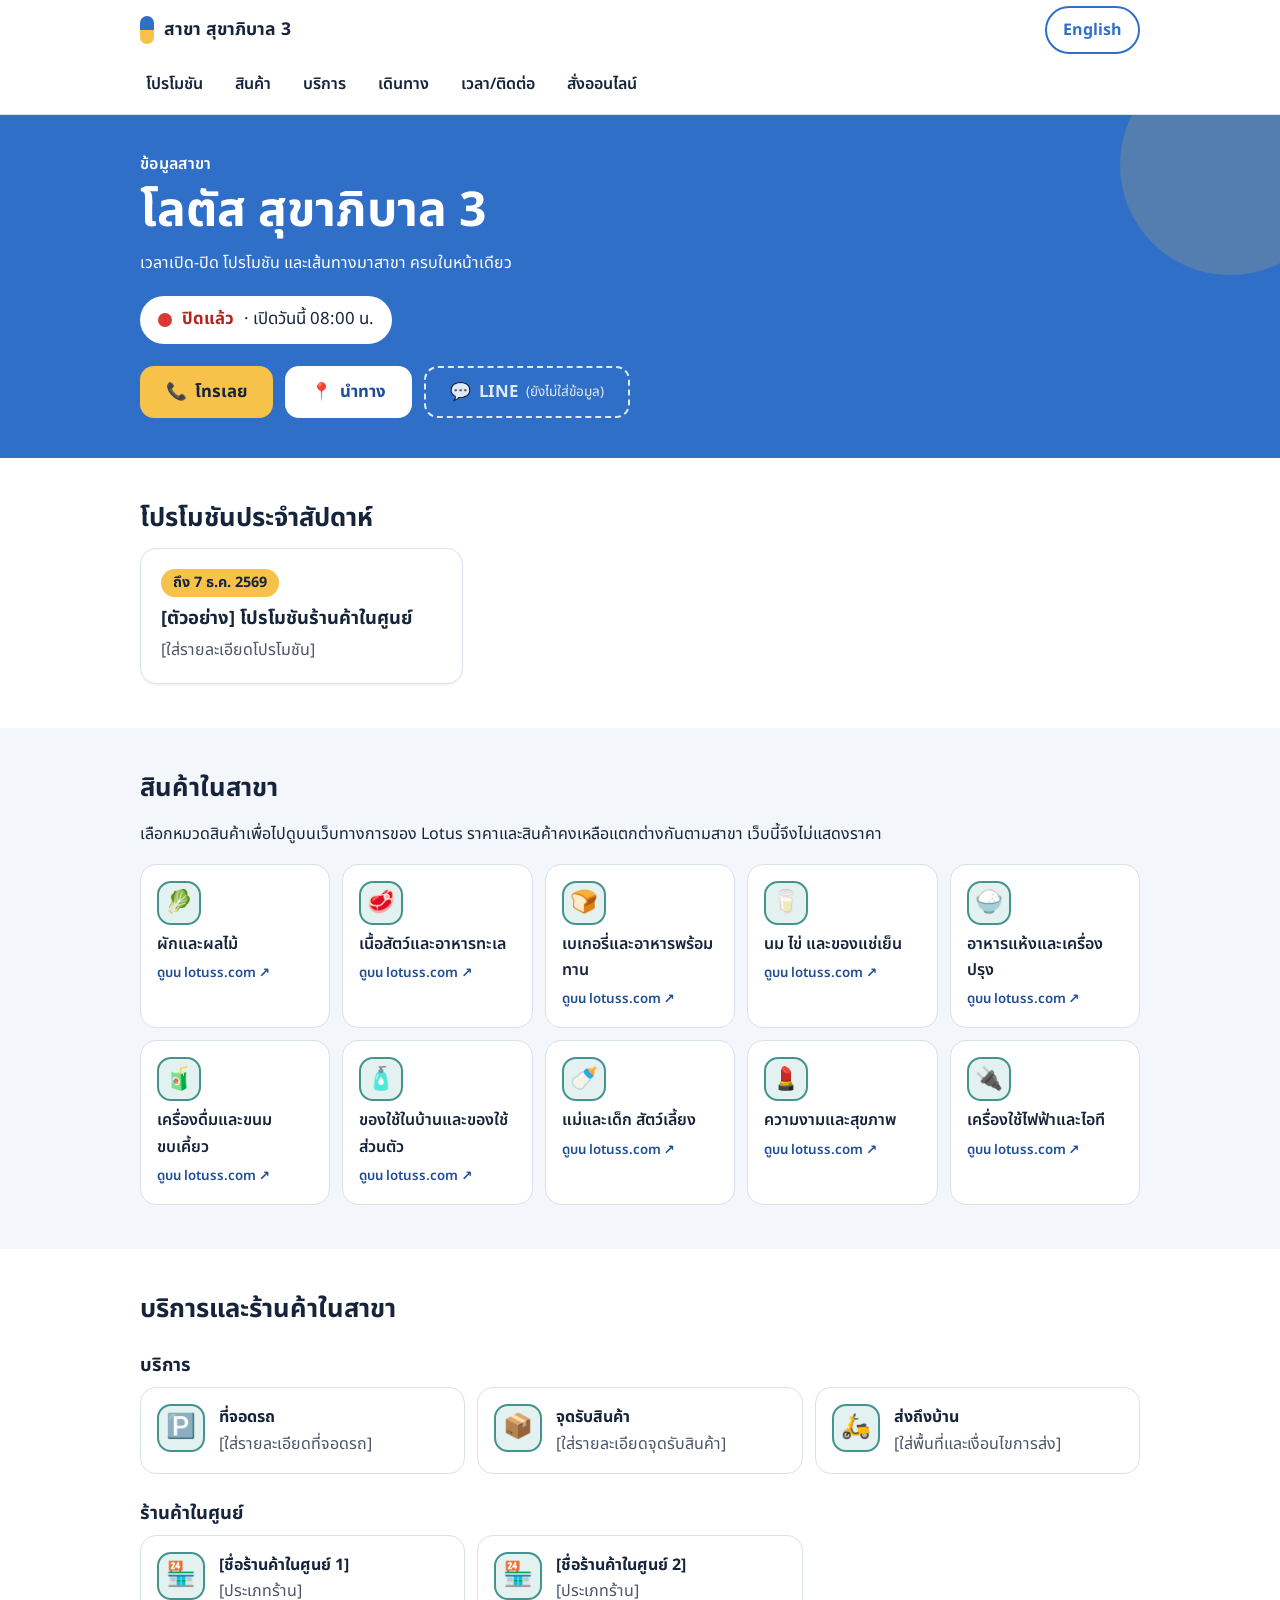
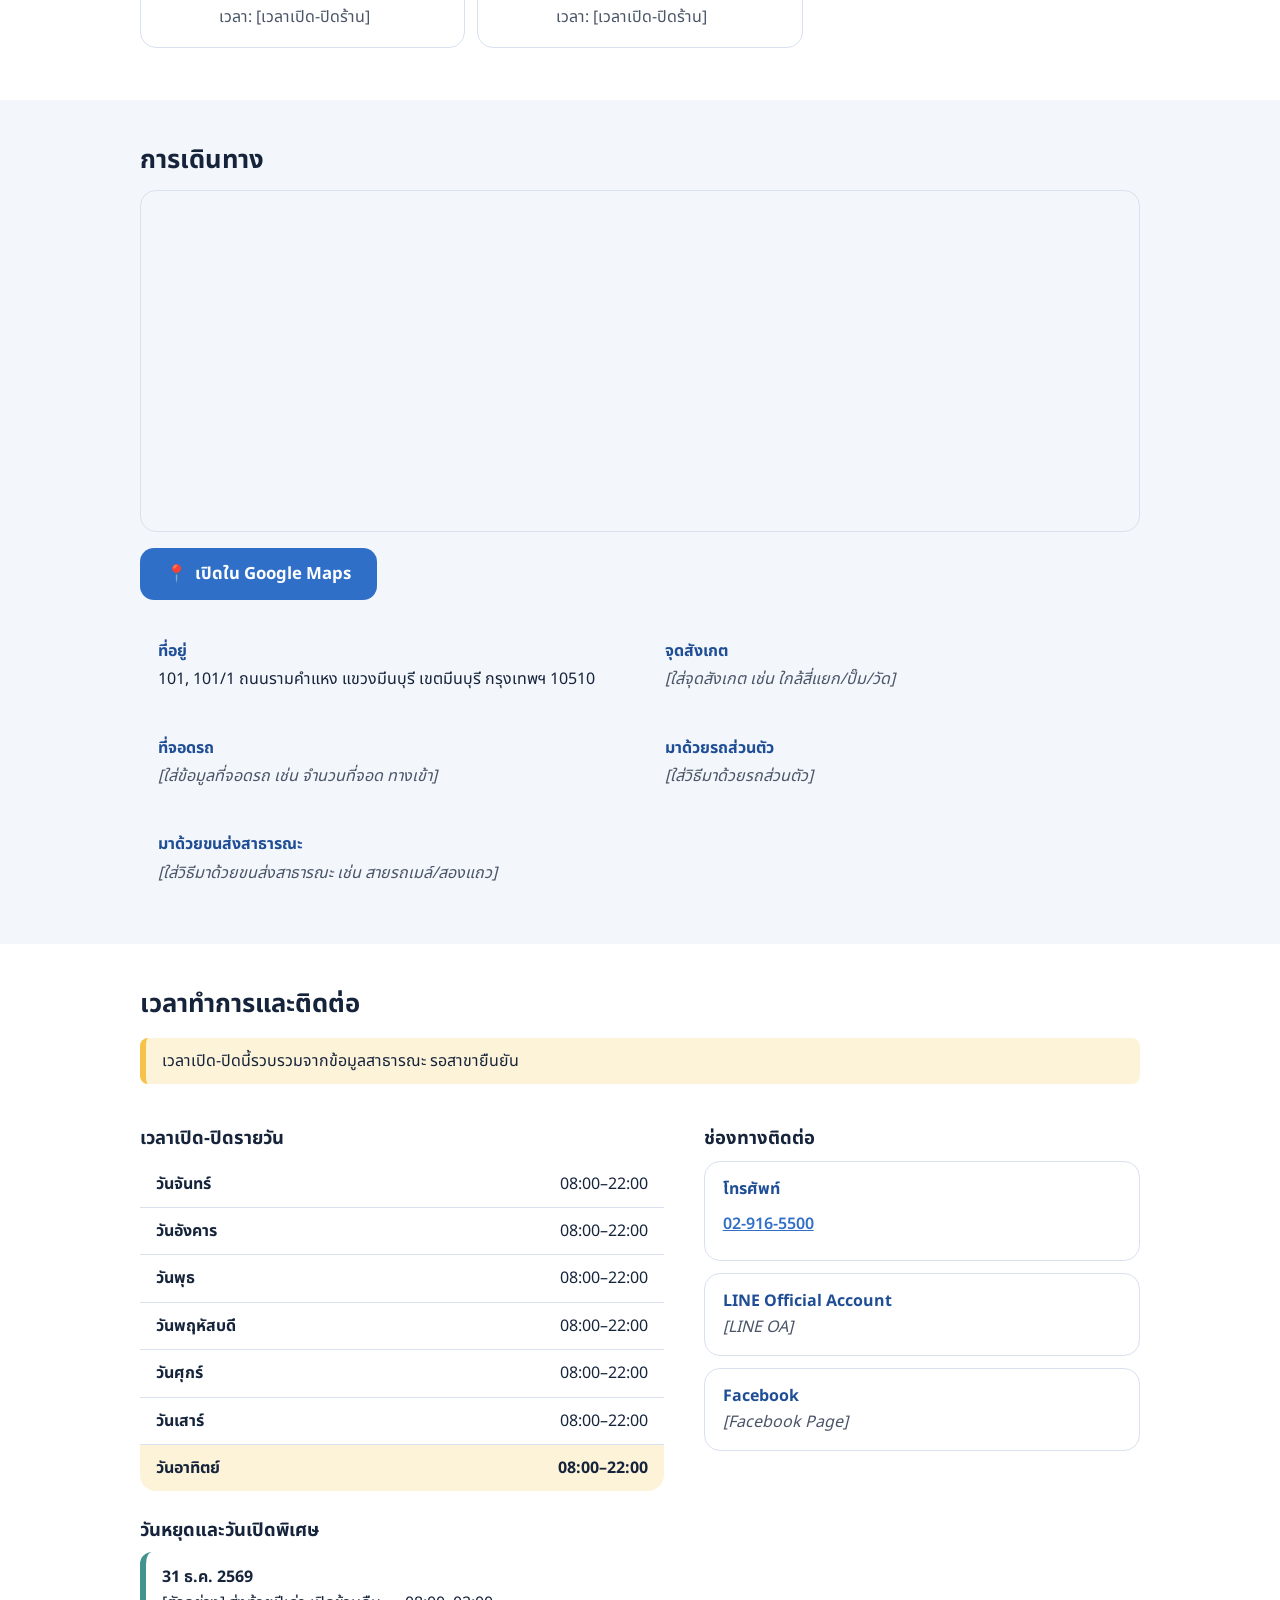
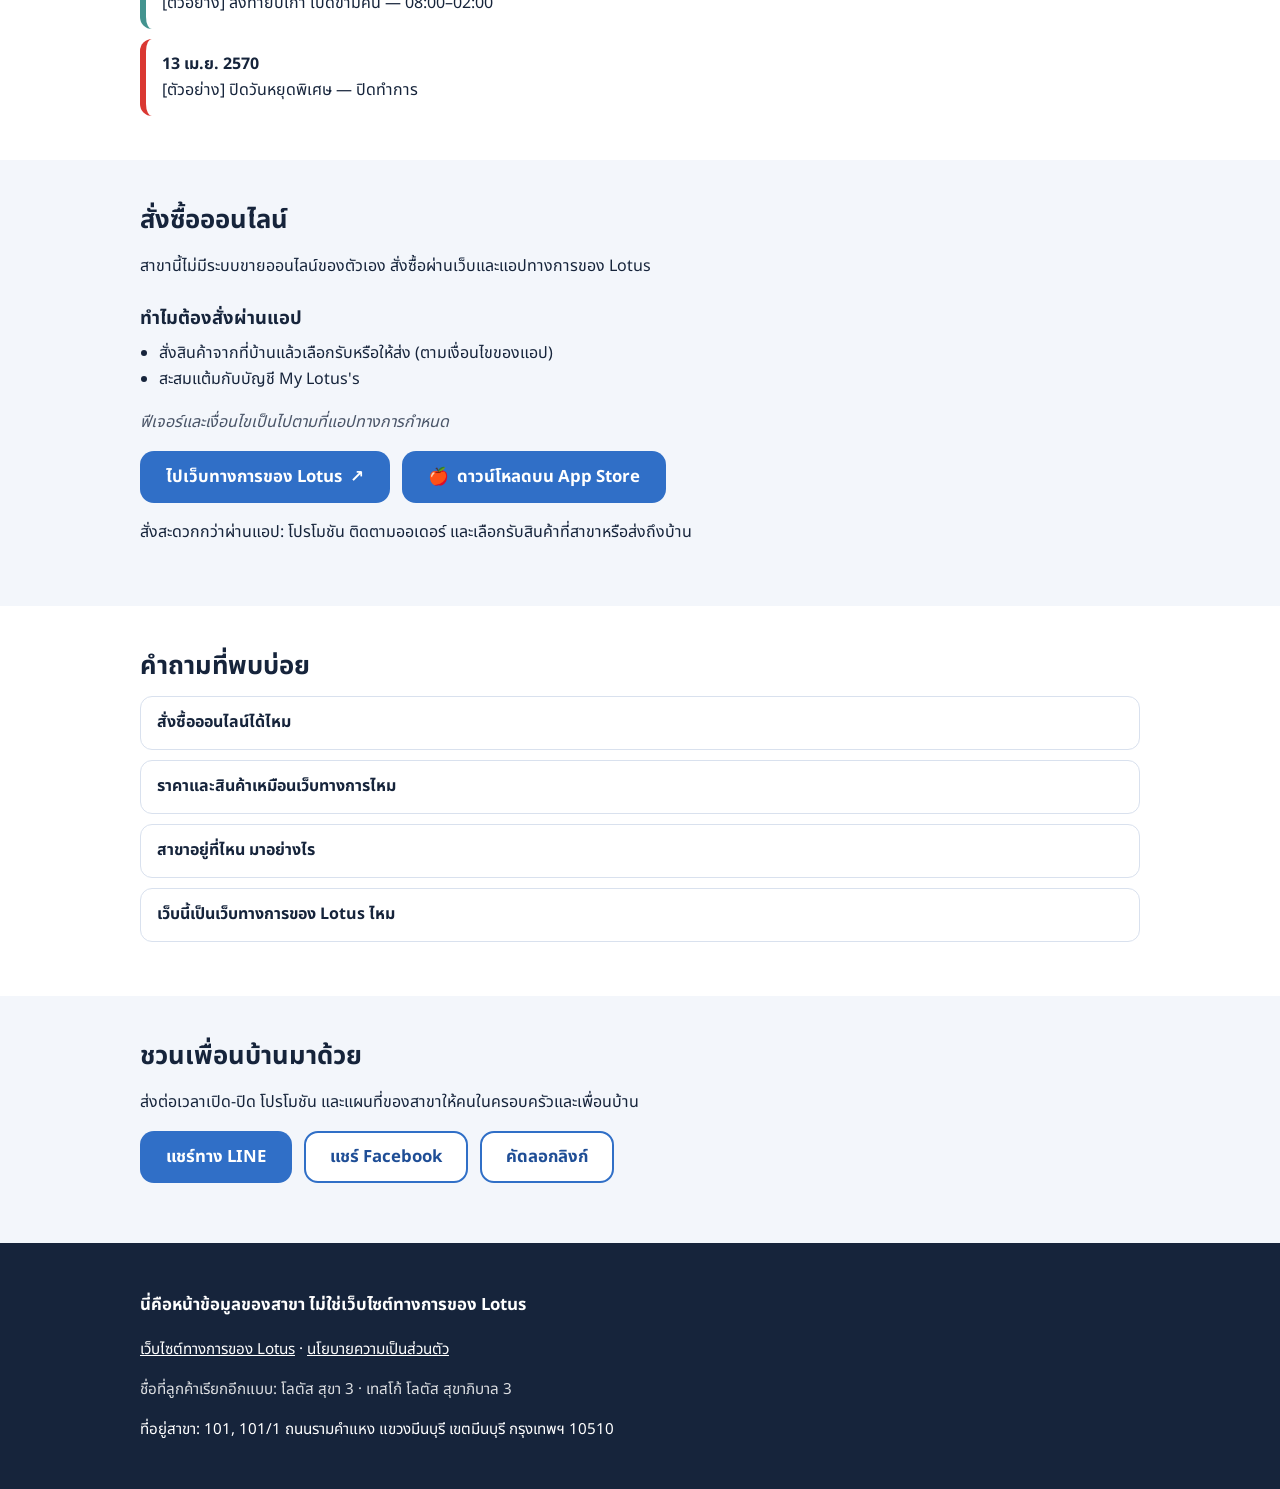
==== commit 940ae64b: "Fill address and phone from public sources; hours flagged pending confirmation Co-Authored-By: Claud" ====
--- a/index.html
+++ b/index.html
@@ -42,6 +42,12 @@
     "โลตัส สุขา 3",
     "เทสโก้ โลตัส สุขาภิบาล 3"
   ],
+  "telephone": "+6629165500",
+  "address": {
+    "@type": "PostalAddress",
+    "streetAddress": "101, 101/1 ถนนรามคำแหง แขวงมีนบุรี เขตมีนบุรี กรุงเทพฯ 10510",
+    "addressCountry": "TH"
+  },
   "geo": {
     "@type": "GeoCoordinates",
     "latitude": 13.8067835,
@@ -109,7 +115,7 @@
 
 <section id="hours" class="sec"><div class="wrap">
   <h2 data-i18n="hours.title">เวลาทำการและติดต่อ</h2>
-  <p class="sample" id="hours-sample" hidden data-i18n="hours.sample">เวลาเปิด-ปิดนี้เป็นข้อมูลตัวอย่าง รอสาขายืนยัน</p>
+  <p class="sample" id="hours-sample" hidden data-i18n="hours.sample">เวลาเปิด-ปิดนี้รวบรวมจากข้อมูลสาธารณะ รอสาขายืนยัน</p>
   <div class="two">
     <div>
       <h3 data-i18n="hours.daily">เวลาเปิด-ปิดรายวัน</h3>
@@ -166,7 +172,7 @@
   <p class="foot__disc"><strong data-i18n="footer.disclaimer">นี่คือหน้าข้อมูลของสาขา ไม่ใช่เว็บไซต์ทางการของ Lotus</strong></p>
   <p><a href="https://www.lotuss.com/th" target="_blank" rel="noopener noreferrer" data-i18n="footer.official">เว็บไซต์ทางการของ Lotus</a> · <a href="privacy.html" data-i18n="footer.privacy">นโยบายความเป็นส่วนตัว</a></p>
   <p class="foot__aka" id="foot-aka" hidden></p>
-  <p class="foot__addr"><span data-i18n="footer.address">ที่อยู่สาขา</span>: <span id="foot-addr">[ใส่ที่อยู่เต็มภาษาไทย พร้อมรหัสไปรษณีย์]</span></p>
+  <p class="foot__addr"><span data-i18n="footer.address">ที่อยู่สาขา</span>: <span id="foot-addr">101, 101/1 ถนนรามคำแหง แขวงมีนบุรี เขตมีนบุรี กรุงเทพฯ 10510</span></p>
 </div></footer>
 <script src="assets/js/main.js" defer></script>
 </body>
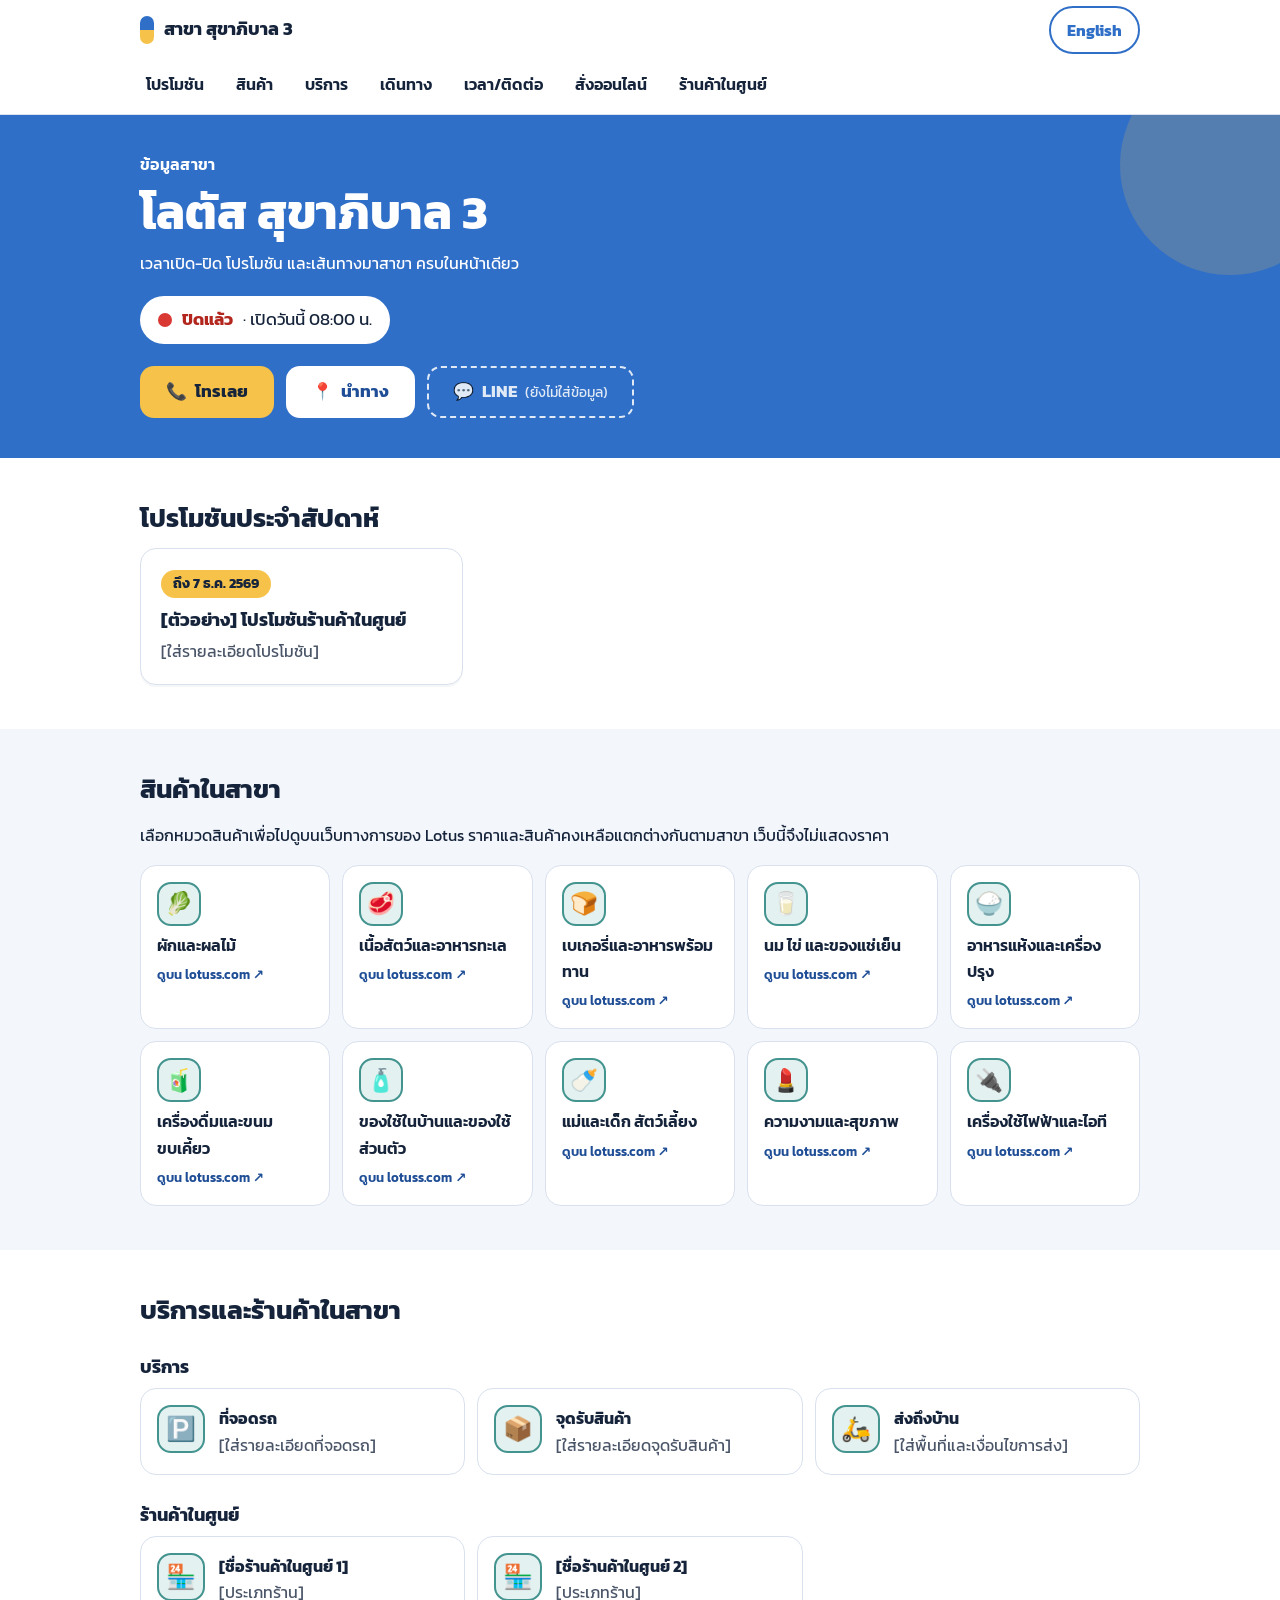
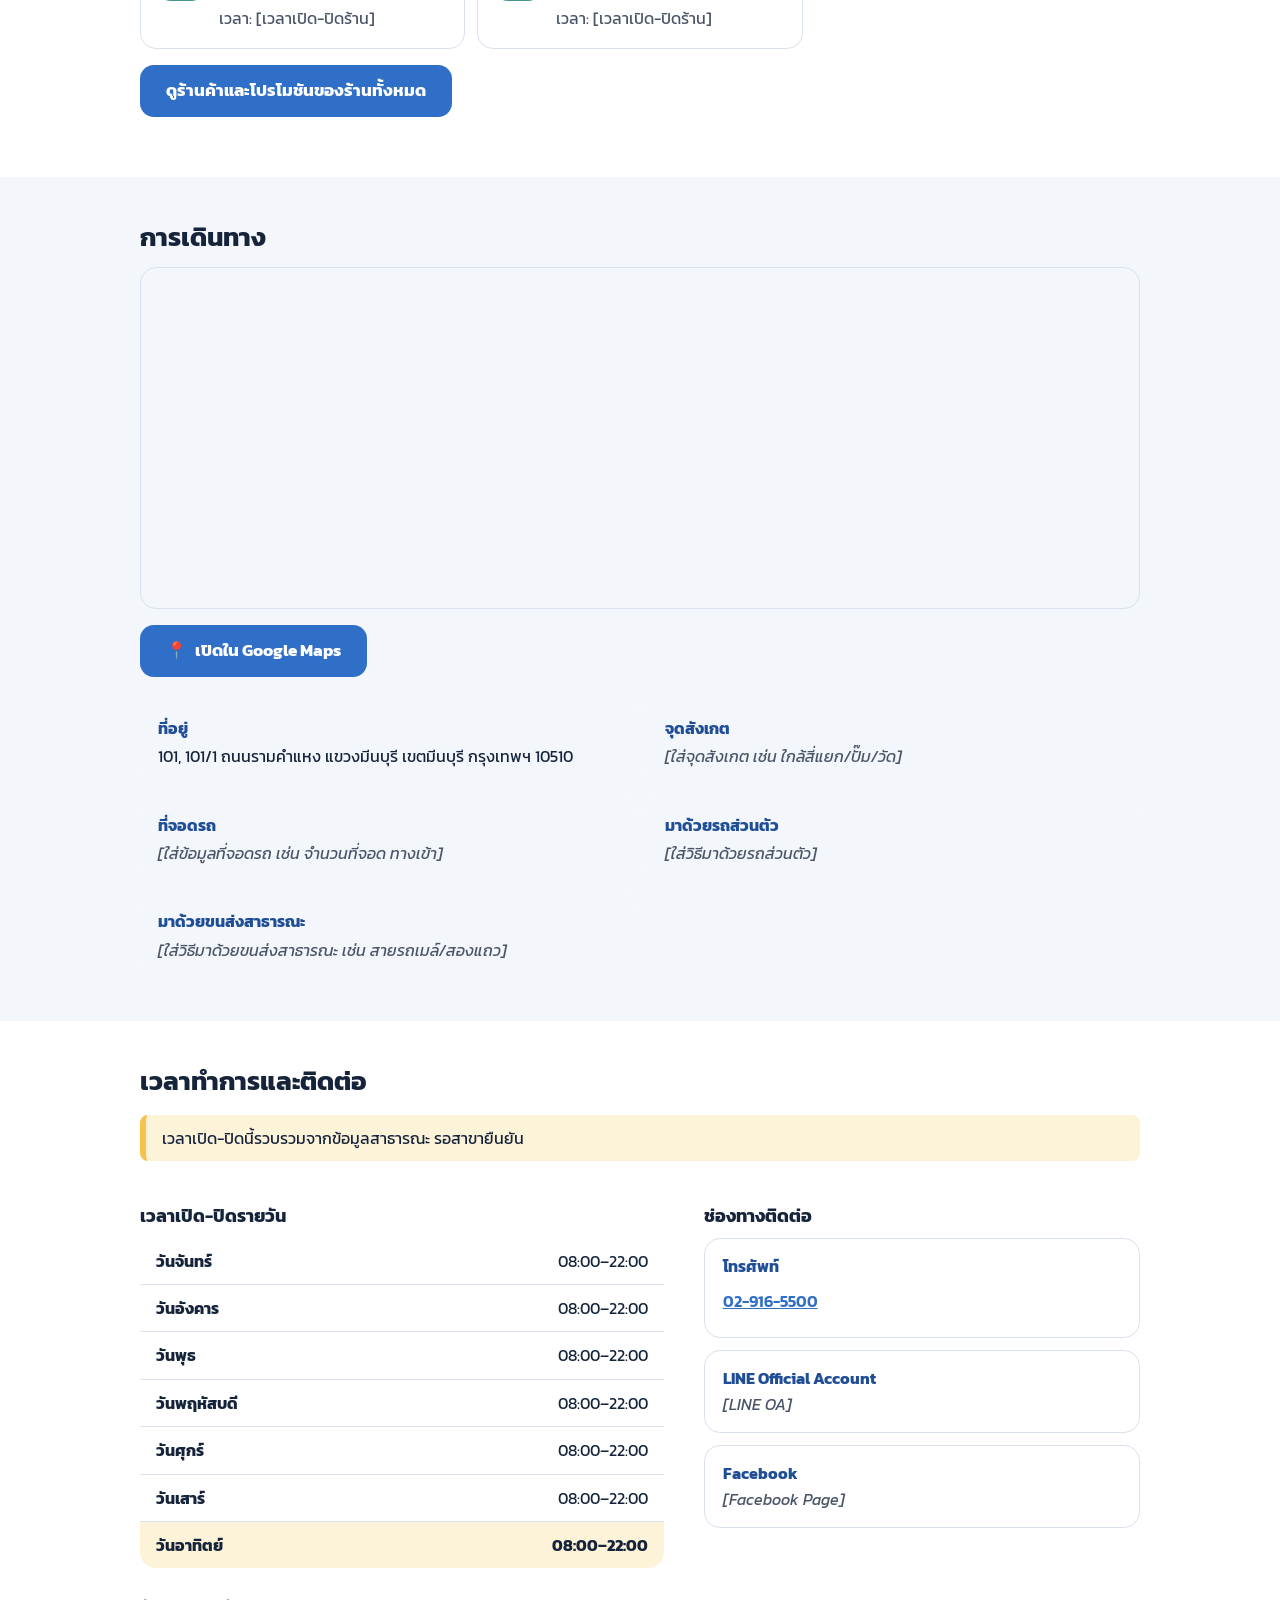
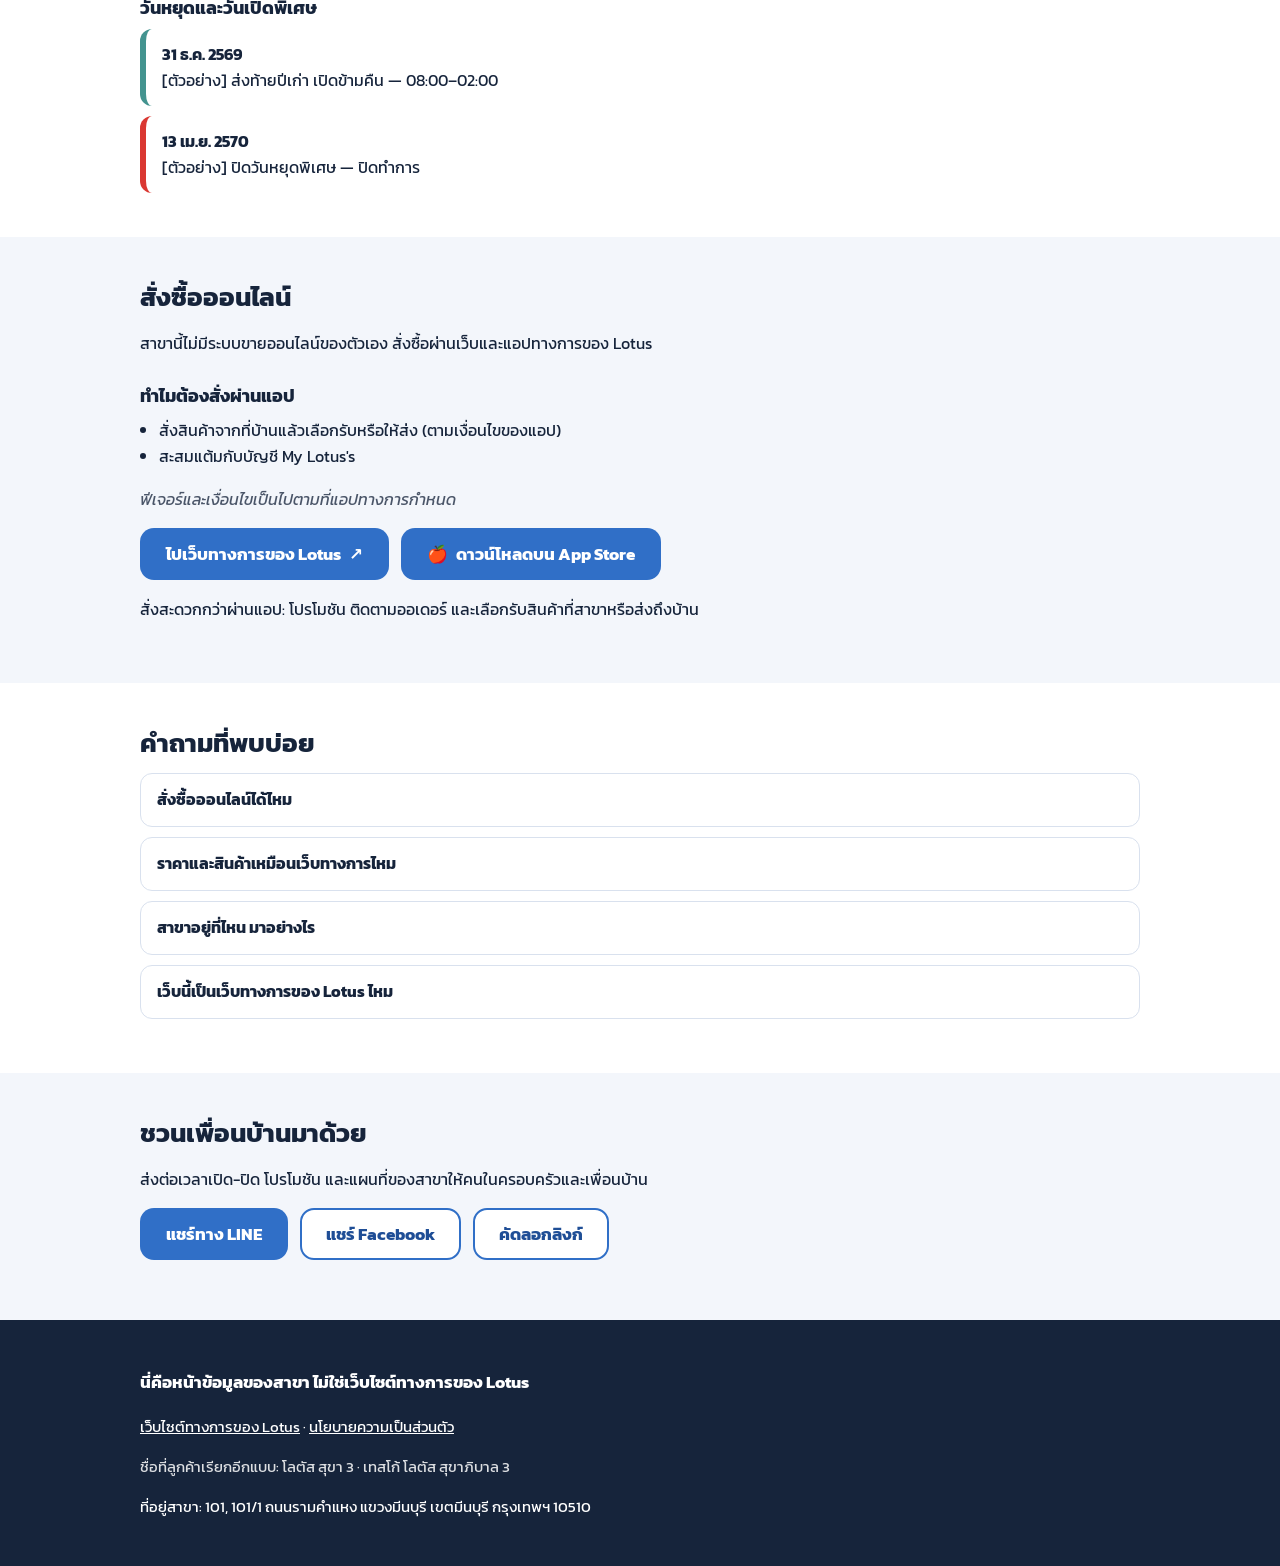
==== commit e381a153: "Add in-mall shops page (th/en), switch font to Kanit" ====
--- a/index.html
+++ b/index.html
@@ -28,7 +28,7 @@
 <link rel="manifest" href="manifest.webmanifest">
 <link rel="preconnect" href="https://fonts.googleapis.com">
 <link rel="preconnect" href="https://fonts.gstatic.com" crossorigin>
-<link rel="stylesheet" href="https://fonts.googleapis.com/css2?family=Noto+Sans+Thai:wght@400;600;700&display=swap">
+<link rel="stylesheet" href="https://fonts.googleapis.com/css2?family=Kanit:wght@400;500;600;700&display=swap">
 <link rel="stylesheet" href="assets/css/style.css">
 <script type="application/ld+json">
 {
@@ -64,7 +64,7 @@
     <a class="brand" href="./" aria-label="โลตัส สุขาภิบาล 3"><span class="brand__mark" aria-hidden="true"></span><span data-brand>สาขา สุขาภิบาล 3</span></a>
     <a class="langbtn" href="en/" hreflang="en" lang="en" data-setlang="en" aria-label="Switch to English" data-i18n-attr="aria-label:lang.switch.label"><span data-i18n="lang.switch">English</span></a>
   </div>
-  <nav class="top__nav" aria-label="เมนูหลัก" data-i18n-attr="aria-label:nav.label"><a href="#promos" data-i18n="nav.promos">โปรโมชัน</a><a href="#products" data-i18n="nav.products">สินค้า</a><a href="#services" data-i18n="nav.services">บริการ</a><a href="#visit" data-i18n="nav.visit">เดินทาง</a><a href="#hours" data-i18n="nav.hours">เวลา/ติดต่อ</a><a href="#order" data-i18n="nav.order">สั่งออนไลน์</a></nav>
+  <nav class="top__nav" aria-label="เมนูหลัก" data-i18n-attr="aria-label:nav.label"><a href="#promos" data-i18n="nav.promos">โปรโมชัน</a><a href="#products" data-i18n="nav.products">สินค้า</a><a href="#services" data-i18n="nav.services">บริการ</a><a href="#visit" data-i18n="nav.visit">เดินทาง</a><a href="#hours" data-i18n="nav.hours">เวลา/ติดต่อ</a><a href="#order" data-i18n="nav.order">สั่งออนไลน์</a><a href="shops.html" data-i18n="nav.shops">ร้านค้าในศูนย์</a></nav>
 </header>
 
 <main id="main">
@@ -103,6 +103,7 @@
   <ul class="cards" id="service-list"></ul>
   <h3 data-i18n="services.shops">ร้านค้าในศูนย์</h3>
   <ul class="cards" id="shop-list"></ul>
+  <p class="actions actions--inline"><a class="btn btn--primary" href="shops.html" data-i18n="services.allShops">ดูร้านค้าและโปรโมชันของร้านทั้งหมด</a></p>
 </div></section>
 
 <section id="visit" class="sec sec--alt"><div class="wrap">
--- a/assets/css/style.css
+++ b/assets/css/style.css
@@ -5,7 +5,7 @@
   --red:#DA3832;       /* Makro แดง */
   --ink:#16243B; --muted:#4A5568; --bg:#fff; --bg-alt:#F3F6FB; --line:#D9E1EE;
   --blue-dark:#1F4E96; --green-tint:#E3F1F0; --red-tint:#FBE6E5; --yellow-tint:#FDF3D9;
-  --r:16px; --font:'Noto Sans Thai','Sarabun',system-ui,-apple-system,'Segoe UI',sans-serif;
+  --r:16px; --font:'Kanit','Noto Sans Thai','Sarabun',system-ui,-apple-system,'Segoe UI',sans-serif;
 }
 *{box-sizing:border-box}
 html{scroll-behavior:smooth;scroll-padding-top:112px}
@@ -133,3 +133,32 @@
 .foot__aka{opacity:.85}
 @media(min-width:640px){.cats{grid-template-columns:repeat(3,1fr)}}
 @media(min-width:900px){.cats{grid-template-columns:repeat(5,1fr)}}
+
+/* shops page */
+.hero--shops{padding:32px 0 36px}
+.shopbar{display:grid;gap:16px;margin:0 0 12px}
+.field label{display:block;font-weight:600;margin:0 0 6px;color:var(--blue-dark)}
+.field input{width:100%;min-height:52px;padding:0 16px;border:2px solid var(--line);border-radius:14px;font:400 1.05rem var(--font);color:var(--ink);background:#fff}
+.field input:focus{border-color:var(--blue)}
+.pills{display:flex;flex-wrap:wrap;gap:8px}
+.pill{min-height:48px;padding:0 18px;border:2px solid var(--blue);border-radius:999px;background:#fff;color:var(--blue-dark);font:600 1rem var(--font);cursor:pointer}
+.pill:hover{background:var(--bg-alt)}
+.pill.is-on{background:var(--blue);color:#fff}
+.count{margin:0 0 16px;color:var(--muted);min-height:1.65em}
+.shopgrid{list-style:none;margin:0;padding:0;display:grid;gap:16px;grid-template-columns:1fr}
+.shop{background:#fff;border:1px solid var(--line);border-radius:var(--r);padding:20px;min-width:0}
+.shop.is-sample{border-style:dashed}
+.shop__head{display:flex;gap:14px;align-items:flex-start}
+.shop__head>div{min-width:0;flex:1}
+.shop__head h3{margin:0;font-size:1.2rem;overflow-wrap:anywhere}
+.shop__cat{margin:0;color:var(--green);font-weight:600;font-size:.9rem;letter-spacing:.02em}
+.shop__desc{margin:12px 0 0;color:var(--muted)}
+.shop__promo{display:grid;gap:2px;margin:14px 0 0;padding:12px 14px;background:var(--yellow-tint);border-left:6px solid var(--yellow);border-radius:10px}
+.shop__promo b{color:#9E1F1A}
+.shop__promo small{color:var(--muted)}
+.shop__facts{display:grid;gap:8px;margin:14px 0 0}
+.shop__facts dt{font-weight:600;color:var(--blue-dark);font-size:.9rem}
+.shop__facts dd{margin:0;overflow-wrap:anywhere}
+.badge--sample{margin:0;flex:none;background:var(--bg-alt);color:var(--muted);border:1px solid var(--line)}
+@media(min-width:640px){.shopbar{grid-template-columns:minmax(0,320px) 1fr;align-items:end}.shopgrid{grid-template-columns:repeat(2,1fr)}}
+@media(min-width:900px){.shopgrid{grid-template-columns:repeat(3,1fr)}}
